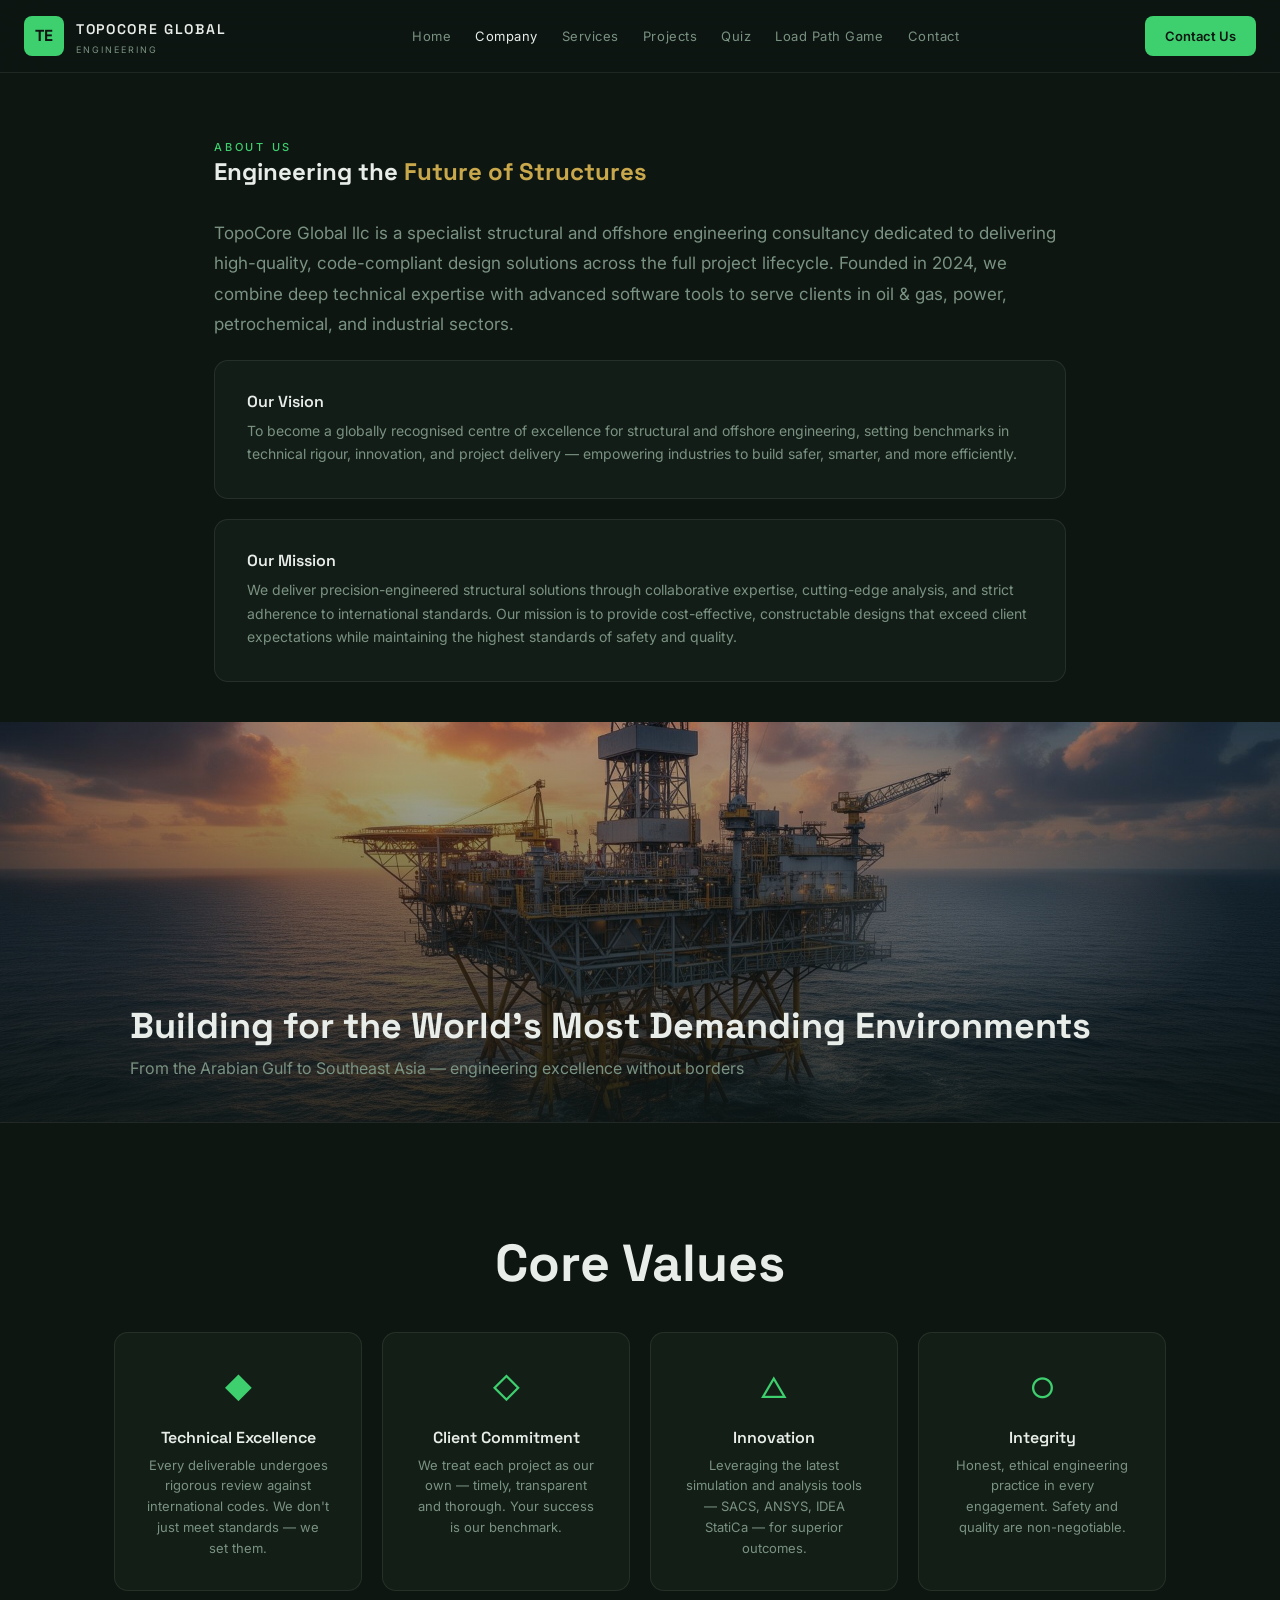
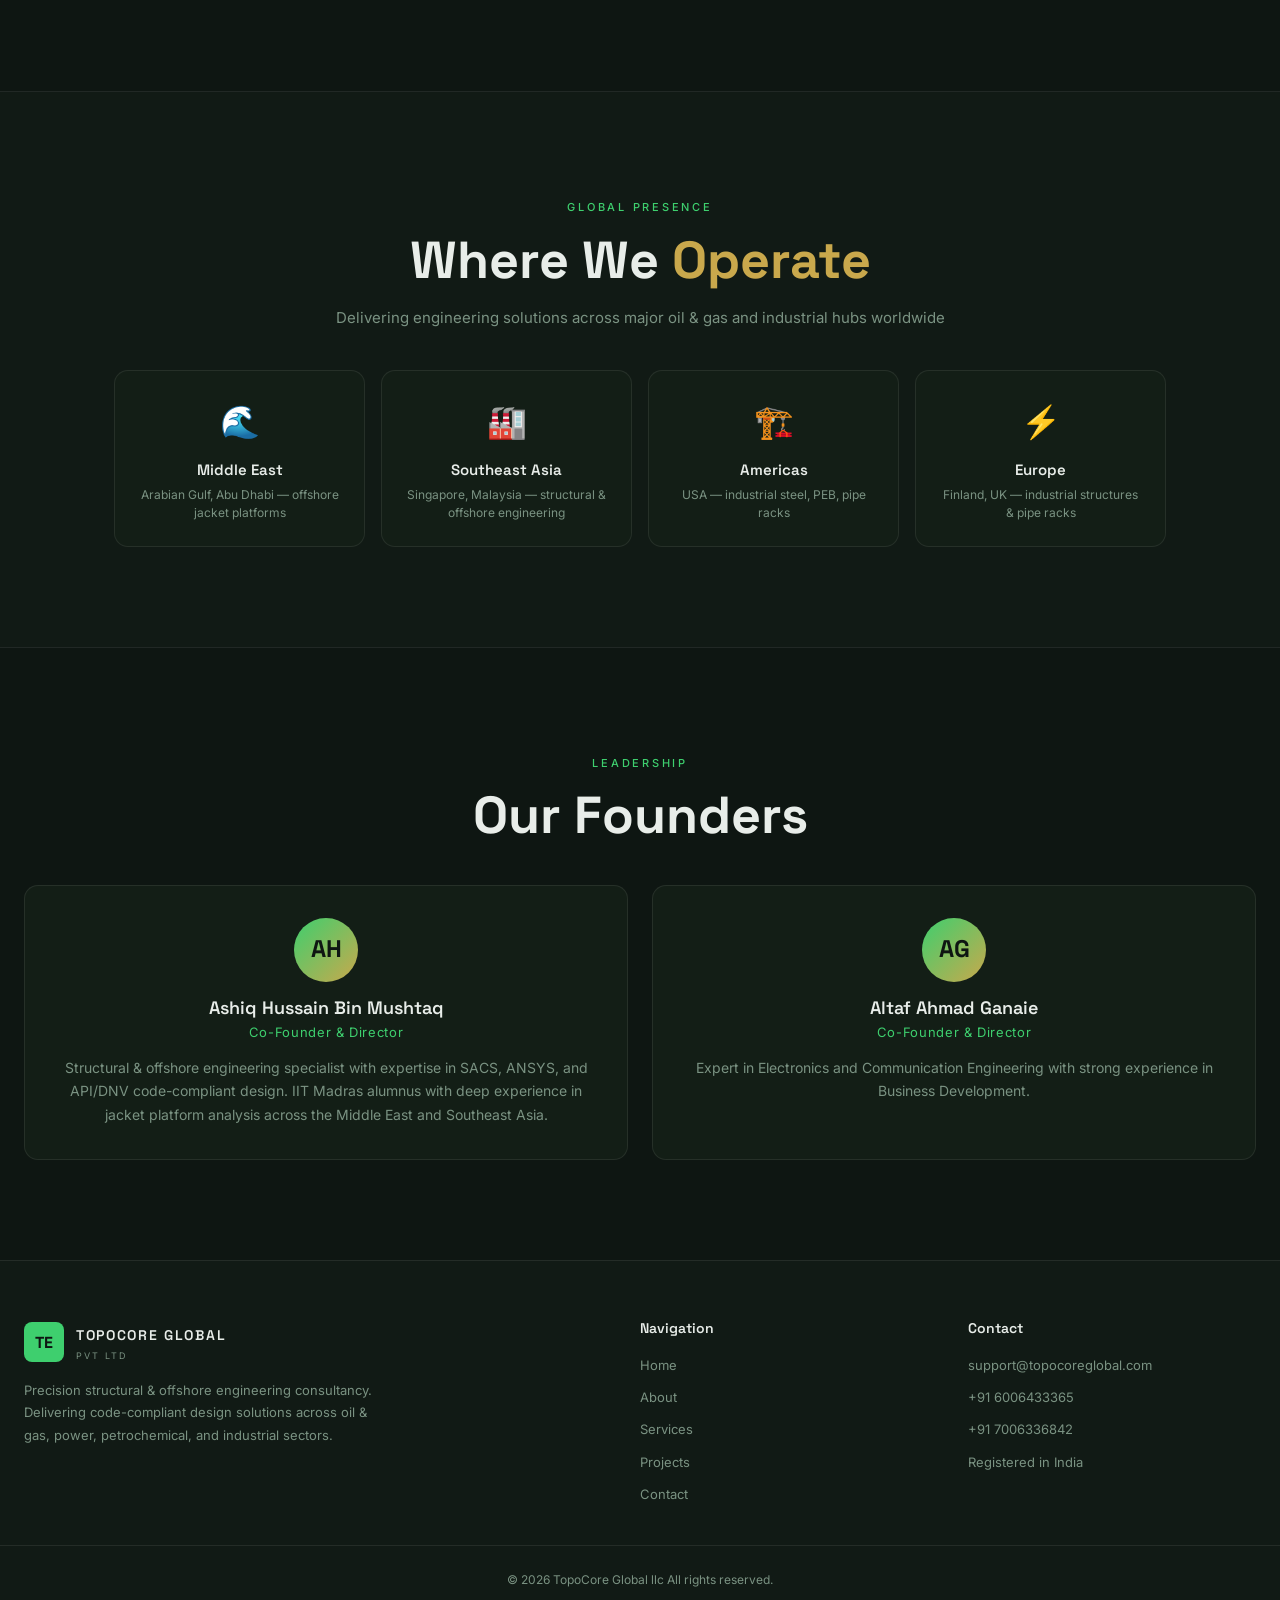
==== about.html @ 55f4e3c2 "Add files via upload" ====
<!DOCTYPE html>
<html lang="en">
<head>
<meta charset="UTF-8">
<meta name="viewport" content="width=device-width, initial-scale=1.0">
<title>About — TopoCore Global</title>
<meta name="description" content="Learn about TopoCore Global's mission, values, and the team behind world-class structural & offshore design.">
<link rel="stylesheet" href="assets/style.css">
</head>
<body>

<nav>
  <div class="nav-inner">
    <a href="index.html" class="logo"><div class="logo-box">TE</div><div><span class="logo-text">TOPOCORE GLOBAL</span><span class="logo-sub">Engineering</span></div></a>
    <div class="nav-links"><a href="index.html">Home</a><a href="about.html">Company</a><a href="services.html">Services</a><a href="projects.html">Projects</a><a href="quiz.html">Quiz</a><a href="game.html">Load Path Game</a><a href="contact.html">Contact</a></div>
    <a href="contact.html" class="nav-cta">Contact Us</a>
    <button class="hamburger" id="hamburger" aria-label="Menu"><span></span><span></span><span></span></button>
  </div>
  <div class="mobile-menu" id="mobile-menu"><a href="index.html">Home</a><a href="about.html">Company</a><a href="services.html">Services</a><a href="projects.html">Projects</a><a href="quiz.html">Design Quiz</a><a href="game.html">Load Path Game</a><a href="contact.html">Contact</a></div>
</nav>

<section class="page-hero">
  <div class="container-md">
    <div class="fade-up">
      <span class="section-tag">About Us</span>
      <h1>Engineering the <span class="gold">Future of Structures</span></h1>
    </div>
    <div class="fade-up" style="transition-delay:0.2s">
      <p style="margin-top:32px;color:var(--muted);font-size:17px;line-height:1.8">
        TopoCore Global llc is a specialist structural and offshore engineering consultancy dedicated to delivering high-quality, code-compliant design solutions across the full project lifecycle. Founded in 2024, we combine deep technical expertise with advanced software tools to serve clients in oil & gas, power, petrochemical, and industrial sectors.
      </p>
    </div>
    <div class="info-box fade-up" style="transition-delay:0.3s">
      <h3>Our Vision</h3>
      <p>To become a globally recognised centre of excellence for structural and offshore engineering, setting benchmarks in technical rigour, innovation, and project delivery — empowering industries to build safer, smarter, and more efficiently.</p>
    </div>
    <div class="info-box fade-up" style="transition-delay:0.4s">
      <h3>Our Mission</h3>
      <p>We deliver precision-engineered structural solutions through collaborative expertise, cutting-edge analysis, and strict adherence to international standards. Our mission is to provide cost-effective, constructable designs that exceed client expectations while maintaining the highest standards of safety and quality.</p>
    </div>
  </div>
</section>

<div class="img-banner cloud-img-wrap">
  <img src="assets/hero-offshore.jpg" alt="Offshore Platform" loading="lazy">
  <div class="img-banner-overlay"></div>
  <div class="img-banner-text">
    <h2>Building for the World's Most Demanding Environments</h2>
    <p>From the Arabian Gulf to Southeast Asia — engineering excellence without borders</p>
  </div>
</div>

<hr class="divider">

<section class="section">
  <div class="container-lg">
    <div class="fade-up" style="text-align:center">
      <h2 class="section-title">Core Values</h2>
    </div>
    <div class="values-grid">
      <div class="value-card fade-up" style="transition-delay:0.1s"><div class="value-icon">◆</div><h3 class="value-title">Technical Excellence</h3><p class="value-desc">Every deliverable undergoes rigorous review against international codes. We don't just meet standards — we set them.</p></div>
      <div class="value-card fade-up" style="transition-delay:0.2s"><div class="value-icon">◇</div><h3 class="value-title">Client Commitment</h3><p class="value-desc">We treat each project as our own — timely, transparent and thorough. Your success is our benchmark.</p></div>
      <div class="value-card fade-up" style="transition-delay:0.3s"><div class="value-icon">△</div><h3 class="value-title">Innovation</h3><p class="value-desc">Leveraging the latest simulation and analysis tools — SACS, ANSYS, IDEA StatiCa — for superior outcomes.</p></div>
      <div class="value-card fade-up" style="transition-delay:0.4s"><div class="value-icon">○</div><h3 class="value-title">Integrity</h3><p class="value-desc">Honest, ethical engineering practice in every engagement. Safety and quality are non-negotiable.</p></div>
    </div>
  </div>
</section>

<hr class="divider">

<section class="section" style="background:var(--bg2)">
  <div class="container-lg">
    <div class="fade-up" style="text-align:center">
      <span class="section-tag">Global Presence</span>
      <h2 class="section-title">Where We <span class="gold">Operate</span></h2>
      <p style="color:var(--muted);font-size:15px;margin-top:16px">Delivering engineering solutions across major oil & gas and industrial hubs worldwide</p>
    </div>
    <div class="flow-grid" style="margin-top:40px">
      <div class="flow-card fade-up" style="transition-delay:0.1s"><div class="flow-icon">🌊</div><h4>Middle East</h4><p>Arabian Gulf, Abu Dhabi — offshore jacket platforms</p></div>
      <div class="flow-card fade-up" style="transition-delay:0.2s"><div class="flow-icon">🏭</div><h4>Southeast Asia</h4><p>Singapore, Malaysia — structural & offshore engineering</p></div>
      <div class="flow-card fade-up" style="transition-delay:0.3s"><div class="flow-icon">🏗️</div><h4>Americas</h4><p>USA — industrial steel, PEB, pipe racks</p></div>
      <div class="flow-card fade-up" style="transition-delay:0.4s"><div class="flow-icon">⚡</div><h4>Europe</h4><p>Finland, UK — industrial structures & pipe racks</p></div>
    </div>
  </div>
</section>

<hr class="divider">

<section class="section">
  <div class="container">
    <div class="fade-up" style="text-align:center">
      <span class="section-tag">Leadership</span>
      <h2 class="section-title">Our Founders</h2>
    </div>
    <div class="founders-grid">
      <div class="founder-card fade-up" style="transition-delay:0.1s">
        <div class="founder-icon">AH</div>
        <h3 class="founder-name">Ashiq Hussain Bin Mushtaq</h3>
        <p class="founder-role">Co-Founder & Director</p>
        <p class="founder-bio">Structural & offshore engineering specialist with expertise in SACS, ANSYS, and API/DNV code-compliant design. IIT Madras alumnus with deep experience in jacket platform analysis across the Middle East and Southeast Asia.</p>
      </div>
      <div class="founder-card fade-up" style="transition-delay:0.2s">
        <div class="founder-icon">AG</div>
        <h3 class="founder-name">Altaf Ahmad Ganaie</h3>
        <p class="founder-role">Co-Founder & Director</p>
        <p class="founder-bio">Expert in Electronics and Communication Engineering with strong experience in Business Development.</p>
      </div>
    </div>
  </div>
</section>

<footer>
  <div class="footer-grid">
    <div class="footer-brand"><div class="logo"><div class="logo-box">TE</div><div><span class="logo-text">TOPOCORE GLOBAL</span><span class="logo-sub">Pvt Ltd</span></div></div><p>Precision structural & offshore engineering consultancy. Delivering code-compliant design solutions across oil & gas, power, petrochemical, and industrial sectors.</p></div>
    <div class="footer-col"><h4>Navigation</h4><a href="index.html">Home</a><a href="about.html">About</a><a href="services.html">Services</a><a href="projects.html">Projects</a><a href="contact.html">Contact</a></div>
    <div class="footer-col"><h4>Contact</h4><span>support@topocoreglobal.com</span><span>+91 6006433365</span><span>+91 7006336842</span><span>Registered in India</span></div>
  </div>
  <div class="footer-bottom">© 2026 TopoCore Global llc All rights reserved.</div>
</footer>
<script src="assets/main.js"></script>
</body>
</html>
---- assets/style.css ----
@import url('https://fonts.googleapis.com/css2?family=Space+Grotesk:wght@300;400;500;600;700&family=Inter:wght@300;400;500;600&display=swap');

*,*::before,*::after{box-sizing:border-box;margin:0;padding:0}
:root{
  --bg:#0e1612;--bg2:#111a15;--bg3:#162019;
  --card:#131e16;--border:rgba(255,255,255,0.08);--border2:rgba(255,255,255,0.15);
  --primary:#3ecf6e;--primary2:#2db85a;--gold:#c9a84c;
  --fg:#e8ede9;--muted:#7a9282;--surf:#b0c4b8;
  --nav-height:72px;
}
html{scroll-behavior:smooth}
body{background:var(--bg);color:var(--fg);font-family:'Inter',sans-serif;font-size:16px;line-height:1.7;min-height:100vh;overflow-x:hidden}
h1,h2,h3,h4{font-family:'Space Grotesk',sans-serif;line-height:1.1}
a{text-decoration:none;color:inherit}
img{max-width:100%;display:block}

/* NAV */
nav{position:fixed;top:0;left:0;right:0;z-index:100;background:rgba(14,22,18,0.85);backdrop-filter:blur(20px);border-bottom:1px solid var(--border)}
.nav-inner{max-width:1280px;margin:0 auto;padding:0 24px;height:var(--nav-height);display:flex;align-items:center;justify-content:space-between}
.logo{display:flex;align-items:center;gap:12px}
.logo-box{width:40px;height:40px;border-radius:8px;background:var(--primary);display:flex;align-items:center;justify-content:center;font-family:'Space Grotesk',sans-serif;font-weight:700;font-size:16px;color:#0e1612}
.logo-text{font-family:'Space Grotesk',sans-serif;font-weight:600;font-size:14px;letter-spacing:0.12em;color:var(--fg)}
.logo-sub{display:block;font-size:9px;letter-spacing:0.22em;text-transform:uppercase;color:var(--muted)}
.nav-links{display:flex;gap:24px;align-items:center}
.nav-links a{font-size:13px;letter-spacing:0.04em;color:var(--muted);transition:color 0.2s}
.nav-links a:hover,.nav-links a.active{color:var(--fg)}
.nav-cta{height:40px;padding:0 20px;border-radius:8px;background:var(--primary);color:#0e1612;font-weight:600;font-size:13px;display:inline-flex;align-items:center;transition:opacity 0.2s;white-space:nowrap}
.nav-cta:hover{opacity:0.85}
.hamburger{display:none;flex-direction:column;gap:5px;padding:8px;cursor:pointer;background:none;border:none}
.hamburger span{display:block;width:24px;height:2px;background:var(--fg);transition:all 0.3s;border-radius:2px}
.hamburger.active span:nth-child(1){transform:rotate(45deg) translate(5px,5px)}
.hamburger.active span:nth-child(2){opacity:0}
.hamburger.active span:nth-child(3){transform:rotate(-45deg) translate(5px,-5px)}
.mobile-menu{display:none;background:rgba(14,22,18,0.97);border-top:1px solid var(--border);padding:20px 24px;flex-direction:column;gap:16px;position:fixed;top:var(--nav-height);left:0;right:0;z-index:99}
.mobile-menu a{font-size:15px;color:var(--muted);padding:8px 0;border-bottom:1px solid var(--border);transition:color 0.2s}
.mobile-menu a:last-child{border-bottom:none}
.mobile-menu a:hover{color:var(--primary)}
.mobile-menu.open{display:flex}

/* ========== HERO — FIXED FOR ALL RESOLUTIONS ========== */
.hero{position:relative;min-height:100vh;min-height:100dvh;display:flex;align-items:center;padding-top:calc(var(--nav-height) + 40px);padding-bottom:80px;overflow:hidden}
.hero-bg{position:absolute;inset:0;background:linear-gradient(135deg,#0a1a10 0%,#0e1f15 50%,#091510 100%)}
.hero-bg-image{position:absolute;inset:0;background:url('hero-offshore.jpg') center/cover no-repeat;opacity:0.25;animation:heroZoom 30s ease-in-out infinite alternate}
@keyframes heroZoom{0%{transform:scale(1)}100%{transform:scale(1.1)}}
.hero-pattern{position:absolute;inset:0;opacity:0.03;background-image:repeating-linear-gradient(0deg,transparent,transparent 60px,rgba(255,255,255,0.5) 60px,rgba(255,255,255,0.5) 61px),repeating-linear-gradient(90deg,transparent,transparent 60px,rgba(255,255,255,0.5) 60px,rgba(255,255,255,0.5) 61px)}
.hero-glow{position:absolute;top:20%;left:10%;width:600px;height:600px;background:radial-gradient(circle,rgba(62,207,110,0.08) 0%,transparent 70%);pointer-events:none;animation:glowPulse 6s ease-in-out infinite alternate}
.hero-glow-2{position:absolute;bottom:10%;right:5%;width:500px;height:500px;background:radial-gradient(circle,rgba(201,168,76,0.06) 0%,transparent 70%);pointer-events:none;animation:glowPulse 8s ease-in-out infinite alternate-reverse}
@keyframes glowPulse{0%{opacity:0.5;transform:scale(1)}100%{opacity:1;transform:scale(1.2)}}
#particles-canvas{position:absolute;inset:0;z-index:1;pointer-events:none}
.hero-content{position:relative;z-index:2;max-width:1280px;margin:0 auto;padding:0 24px;width:100%}
.hero h1{font-size:clamp(32px,6vw,88px);font-weight:700;letter-spacing:-0.03em;max-width:900px;line-height:1.08}
.hero h1 .accent{color:var(--primary);background:linear-gradient(135deg,var(--primary),var(--gold));-webkit-background-clip:text;-webkit-text-fill-color:transparent;background-clip:text}
.hero-sub{color:var(--muted);font-size:clamp(14px,2.5vw,18px);margin-top:24px;max-width:600px;line-height:1.7}
.hero-btns{display:flex;gap:16px;margin-top:40px;flex-wrap:wrap}
.btn-primary{height:56px;padding:0 32px;border-radius:10px;background:var(--primary);color:#0e1612;font-weight:700;font-size:14px;letter-spacing:0.03em;display:inline-flex;align-items:center;justify-content:center;transition:all 0.3s;position:relative;overflow:hidden;border:none;cursor:pointer;text-decoration:none}
.btn-primary::after{content:'';position:absolute;inset:0;background:linear-gradient(90deg,transparent,rgba(255,255,255,0.2),transparent);transform:translateX(-100%);transition:transform 0.6s}
.btn-primary:hover::after{transform:translateX(100%)}
.btn-primary:hover{box-shadow:0 0 30px rgba(62,207,110,0.3)}
.btn-outline{height:56px;padding:0 32px;border-radius:10px;border:1px solid var(--border2);color:var(--fg);font-weight:600;font-size:14px;display:inline-flex;align-items:center;justify-content:center;gap:8px;transition:all 0.3s;background:transparent;text-decoration:none}
.btn-outline:hover{background:rgba(255,255,255,0.05);border-color:var(--primary)}
.scroll-indicator{position:absolute;bottom:40px;left:50%;transform:translateX(-50%);z-index:2;display:flex;flex-direction:column;align-items:center;gap:8px}
.scroll-dot{width:24px;height:40px;border:2px solid rgba(255,255,255,0.2);border-radius:12px;display:flex;justify-content:center;padding-top:8px}
.scroll-dot::after{content:'';width:4px;height:8px;background:rgba(255,255,255,0.3);border-radius:2px;animation:scrollBounce 2s infinite}
@keyframes scrollBounce{0%,100%{transform:translateY(0);opacity:1}50%{transform:translateY(8px);opacity:0.3}}

/* HERO BADGE */
.hero-badge{display:inline-flex;align-items:center;gap:8px;padding:8px 16px;border-radius:100px;background:rgba(62,207,110,0.1);border:1px solid rgba(62,207,110,0.2);margin-bottom:24px;font-size:12px;color:var(--primary);letter-spacing:0.1em;text-transform:uppercase;font-weight:500}
.hero-badge .pulse{width:8px;height:8px;border-radius:50%;background:var(--primary);animation:badgePulse 2s infinite}
@keyframes badgePulse{0%,100%{opacity:1;transform:scale(1)}50%{opacity:0.5;transform:scale(1.3)}}

/* CLOUD OVERLAY */
.cloud-img-wrap{position:relative;overflow:hidden}
.cloud-img-wrap::after{content:'';position:absolute;inset:0;background:url("data:image/svg+xml,%3Csvg xmlns='http://www.w3.org/2000/svg' viewBox='0 0 1200 600'%3E%3Cdefs%3E%3CradialGradient id='c1' cx='30%25' cy='50%25' r='40%25'%3E%3Cstop offset='0' stop-color='white' stop-opacity='0.18'/%3E%3Cstop offset='1' stop-color='white' stop-opacity='0'/%3E%3C/radialGradient%3E%3CradialGradient id='c2' cx='70%25' cy='40%25' r='35%25'%3E%3Cstop offset='0' stop-color='white' stop-opacity='0.12'/%3E%3Cstop offset='1' stop-color='white' stop-opacity='0'/%3E%3C/radialGradient%3E%3C/defs%3E%3Cellipse fill='url(%23c1)' cx='360' cy='300' rx='480' ry='200'/%3E%3Cellipse fill='url(%23c2)' cx='840' cy='240' rx='400' ry='180'/%3E%3C/svg%3E") repeat-x;background-size:200% 100%;animation:cloudDrift 20s linear infinite;pointer-events:none;z-index:2;opacity:0.7}
@keyframes cloudDrift{0%{background-position:0 0}100%{background-position:200% 0}}

/* STATS */
.stats{padding:80px 0;border-top:1px solid var(--border);border-bottom:1px solid var(--border);position:relative}
.stats::before{content:'';position:absolute;inset:0;background:linear-gradient(90deg,transparent,rgba(62,207,110,0.03),transparent);pointer-events:none}
.stats-grid{max-width:1280px;margin:0 auto;padding:0 24px;display:grid;grid-template-columns:repeat(4,1fr);gap:32px}
.stat-item{text-align:center;position:relative}
.stat-item::after{content:'';position:absolute;right:0;top:20%;height:60%;width:1px;background:var(--border)}
.stat-item:last-child::after{display:none}
.stat-num{font-family:'Space Grotesk',sans-serif;font-size:clamp(36px,5vw,56px);font-weight:700;color:var(--primary)}
.stat-label{color:var(--muted);font-size:13px;letter-spacing:0.05em;margin-top:8px}

/* SECTIONS */
.section{padding:100px 0}
.container{max-width:1280px;margin:0 auto;padding:0 24px}
.container-md{max-width:900px;margin:0 auto;padding:0 24px}
.container-lg{max-width:1100px;margin:0 auto;padding:0 24px}
.section-tag{color:var(--primary);font-size:11px;letter-spacing:0.25em;text-transform:uppercase;font-weight:500}
.section-title{font-size:clamp(28px,5vw,52px);font-weight:700;margin-top:12px;color:var(--fg)}
.section-title .gold{color:var(--gold)}
.gold{color:var(--gold)}
.gold-line{width:60px;height:2px;background:linear-gradient(90deg,var(--gold),transparent);margin-top:16px}

/* CARDS */
.card{background:var(--card);border:1px solid var(--border);border-radius:14px;overflow:hidden;transition:border-color 0.3s}
.card:hover{border-color:rgba(62,207,110,0.3)}
.card-body{padding:24px}

/* SERVICE GRID */
.services-grid{display:grid;grid-template-columns:repeat(2,1fr);gap:20px;margin-top:56px}
.service-card{position:relative;border-radius:14px;overflow:hidden;border:1px solid var(--border);transition:all 0.4s;background:var(--card)}
.service-card:hover{border-color:rgba(62,207,110,0.35);transform:translateY(-4px);box-shadow:0 20px 60px rgba(0,0,0,0.3)}
.service-img{aspect-ratio:16/9;overflow:hidden}
.service-img img{width:100%;height:100%;object-fit:cover;transition:transform 0.6s}
.service-card:hover .service-img img{transform:scale(1.05)}
.service-overlay{position:absolute;inset:0;background:linear-gradient(0deg,rgba(14,22,18,0.97) 0%,rgba(14,22,18,0.35) 50%,transparent 70%);pointer-events:none}
.service-info{position:absolute;bottom:0;left:0;right:0;padding:24px}
.service-code{color:rgba(62,207,110,0.7);font-size:10px;letter-spacing:0.2em;text-transform:uppercase}
.service-name{font-family:'Space Grotesk',sans-serif;font-size:18px;font-weight:600;color:var(--fg);margin-top:4px}
.service-desc{color:var(--muted);font-size:13px;margin-top:6px;line-height:1.5}

/* PROCEDURE */
.procedure-section{padding:100px 0;background:var(--bg2)}
.procedure-timeline{position:relative;margin-top:60px}
.procedure-timeline::before{content:'';position:absolute;left:50%;top:0;bottom:0;width:2px;background:linear-gradient(180deg,var(--primary),var(--gold),var(--primary));transform:translateX(-50%)}
.procedure-item{display:flex;gap:40px;align-items:flex-start;margin-bottom:60px;position:relative}
.procedure-item:nth-child(even){flex-direction:row-reverse}
.procedure-item::before{content:attr(data-step);position:absolute;left:50%;transform:translateX(-50%);width:48px;height:48px;border-radius:50%;background:var(--bg);border:2px solid var(--primary);display:flex;align-items:center;justify-content:center;font-family:'Space Grotesk',sans-serif;font-weight:700;font-size:14px;color:var(--primary);z-index:2}
.procedure-content{flex:1;max-width:45%}
.procedure-content h3{font-family:'Space Grotesk',sans-serif;font-size:20px;font-weight:600;color:var(--fg)}
.procedure-content p{color:var(--muted);font-size:14px;margin-top:12px;line-height:1.7}
.proc-tags{display:flex;gap:8px;flex-wrap:wrap;margin-top:16px}
.proc-tag{padding:4px 12px;border-radius:6px;background:rgba(62,207,110,0.1);color:var(--primary);font-size:11px;letter-spacing:0.08em}
.procedure-image{flex:1;max-width:45%;border-radius:14px;overflow:hidden;border:1px solid var(--border)}
.procedure-image img{width:100%;height:100%;object-fit:cover}

/* PAGE HERO — FIXED */
.page-hero{padding-top:calc(var(--nav-height) + 60px);padding-bottom:60px;background:var(--bg)}

/* IMAGE BANNER */
.img-banner{position:relative;height:400px;overflow:hidden}
.img-banner img{width:100%;height:100%;object-fit:cover}
.img-banner-overlay{position:absolute;inset:0;background:linear-gradient(0deg,rgba(14,22,18,0.85),rgba(14,22,18,0.3))}
.img-banner-text{position:absolute;bottom:0;left:0;right:0;padding:40px;max-width:1100px;margin:0 auto;z-index:3}
.img-banner-text h2{font-family:'Space Grotesk',sans-serif;font-size:clamp(24px,4vw,36px);font-weight:700;color:var(--fg)}
.img-banner-text p{color:var(--muted);font-size:16px;margin-top:8px}

/* VALUES */
.values-grid{display:grid;grid-template-columns:repeat(4,1fr);gap:20px;margin-top:40px}
.value-card{padding:32px;border-radius:14px;background:var(--card);border:1px solid var(--border);transition:all 0.4s;text-align:center}
.value-card:hover{border-color:rgba(62,207,110,0.3);transform:translateY(-4px)}
.value-icon{font-size:28px;color:var(--primary);margin-bottom:16px}
.value-title{font-family:'Space Grotesk',sans-serif;font-size:16px;font-weight:600;color:var(--fg);margin-top:12px}
.value-desc{color:var(--muted);font-size:13px;margin-top:8px;line-height:1.6}

/* FOUNDERS — NO PHOTOS */
.founders-grid{display:grid;grid-template-columns:repeat(2,1fr);gap:24px;margin-top:40px}
.founder-card{padding:32px;border-radius:14px;background:var(--card);border:1px solid var(--border);transition:all 0.3s;text-align:center}
.founder-card:hover{border-color:rgba(201,168,76,0.3);transform:translateY(-4px)}
.founder-icon{width:64px;height:64px;border-radius:50%;background:linear-gradient(135deg,var(--primary),var(--gold));display:flex;align-items:center;justify-content:center;margin:0 auto 16px;font-family:'Space Grotesk',sans-serif;font-size:24px;font-weight:700;color:#0e1612}
.founder-name{font-family:'Space Grotesk',sans-serif;font-size:18px;font-weight:600;color:var(--fg)}
.founder-role{color:var(--primary);font-size:13px;margin-top:4px;letter-spacing:0.05em}
.founder-bio{color:var(--muted);font-size:14px;margin-top:12px;line-height:1.7}

/* FLOW GRID */
.flow-grid{display:grid;grid-template-columns:repeat(4,1fr);gap:16px}
.flow-card{padding:24px;border-radius:14px;background:var(--card);border:1px solid var(--border);text-align:center;transition:all 0.3s}
.flow-card:hover{border-color:rgba(62,207,110,0.3);transform:translateY(-4px)}
.flow-icon{font-size:32px;margin-bottom:12px}
.flow-card h4{font-family:'Space Grotesk',sans-serif;font-size:15px;font-weight:600;color:var(--fg)}
.flow-card p{color:var(--muted);font-size:12px;margin-top:8px;line-height:1.5}

/* INFO BOX */
.info-box{padding:32px;border-radius:14px;background:rgba(22,32,25,0.8);border:1px solid var(--border);margin-top:20px;transition:border-color 0.3s}
.info-box:hover{border-color:rgba(201,168,76,0.3)}
.info-box h3{font-family:'Space Grotesk',sans-serif;font-size:16px;font-weight:600;color:var(--fg)}
.info-box p{color:var(--muted);font-size:14px;margin-top:8px;line-height:1.7}

/* SERVICE DETAIL */
.service-detail{padding:32px;border-radius:14px;background:var(--card);border:1px solid var(--border);margin-bottom:20px;transition:all 0.3s}
.service-detail:hover{border-color:rgba(62,207,110,0.2);transform:translateX(8px)}
.service-num{color:rgba(62,207,110,0.3);font-family:'Space Grotesk',sans-serif;font-size:42px;font-weight:700;line-height:1;flex-shrink:0}
.service-detail h3{font-family:'Space Grotesk',sans-serif;font-size:18px;font-weight:600;color:var(--fg)}
.service-detail .sub{color:var(--muted);font-size:13px;margin-top:2px}
.service-items{list-style:none;margin-top:16px;display:flex;flex-direction:column;gap:6px}
.service-items li{color:var(--surf);font-size:13px;display:flex;gap:8px;align-items:flex-start}
.service-items li::before{content:'●';color:var(--primary);font-size:7px;margin-top:6px;flex-shrink:0}
.service-codes{color:rgba(62,207,110,0.6);font-size:11px;letter-spacing:0.15em;text-transform:uppercase;margin-top:16px}
.service-img-section{display:grid;grid-template-columns:1fr 1fr;gap:24px;margin-top:40px;margin-bottom:40px}
.service-img-card{border-radius:14px;overflow:hidden;border:1px solid var(--border);position:relative;aspect-ratio:16/10}
.service-img-card img{width:100%;height:100%;object-fit:cover;transition:transform 0.6s}
.service-img-card:hover img{transform:scale(1.05)}
.service-img-label{position:absolute;bottom:0;left:0;right:0;padding:16px;background:linear-gradient(0deg,rgba(14,22,18,0.95),transparent);z-index:3}
.service-img-label span{font-family:'Space Grotesk',sans-serif;font-size:14px;font-weight:600;color:var(--fg)}

.offshore-grid{display:grid;grid-template-columns:repeat(4,1fr);gap:16px;margin-top:40px}
.offshore-phase{padding:20px;border-radius:12px;background:rgba(22,32,25,0.8);border:1px solid var(--border);transition:all 0.4s;cursor:pointer}
.offshore-phase:hover{border-color:rgba(62,207,110,0.3);transform:translateY(-4px)}
.offshore-phase h4{font-family:'Space Grotesk',sans-serif;font-size:14px;font-weight:600;color:var(--fg);transition:color 0.2s}
.offshore-phase:hover h4{color:var(--primary)}
.offshore-phase p{color:var(--muted);font-size:12px;margin-top:8px;line-height:1.5}

/* PROJECTS */
.projects-grid{display:grid;grid-template-columns:repeat(3,1fr);gap:20px;margin-top:40px}
.project-card{border-radius:14px;overflow:hidden;background:var(--card);border:1px solid var(--border);transition:all 0.4s}
.project-card:hover{border-color:rgba(62,207,110,0.3);transform:translateY(-4px);box-shadow:0 16px 40px rgba(0,0,0,0.2)}
.project-card .img-wrap{aspect-ratio:16/9;overflow:hidden;position:relative}
.project-card .img-wrap img{width:100%;height:100%;object-fit:cover;transition:transform 0.6s}
.project-card:hover .img-wrap img{transform:scale(1.05)}
.project-info{padding:20px}
.project-type{color:var(--primary);font-size:10px;letter-spacing:0.2em;text-transform:uppercase}
.project-name{font-family:'Space Grotesk',sans-serif;font-size:15px;font-weight:600;color:var(--fg);margin-top:4px}
.project-loc{color:var(--muted);font-size:12px;margin-top:2px}
.project-desc{color:var(--surf);font-size:13px;margin-top:10px;line-height:1.6}
.onshore-list{display:grid;grid-template-columns:repeat(2,1fr);gap:16px;margin-top:40px}
.onshore-card{display:flex;gap:16px;padding:20px;border-radius:14px;background:var(--card);border:1px solid var(--border);transition:all 0.3s}
.onshore-card:hover{border-color:rgba(62,207,110,0.2);transform:translateX(6px)}
.onshore-thumb{width:88px;height:88px;flex-shrink:0;border-radius:10px;overflow:hidden}
.onshore-thumb img{width:100%;height:100%;object-fit:cover}
.onshore-code{color:var(--primary);font-size:10px;letter-spacing:0.15em;text-transform:uppercase}
.onshore-name{font-family:'Space Grotesk',sans-serif;font-size:14px;font-weight:600;color:var(--fg);margin-top:4px}
.onshore-loc{color:var(--muted);font-size:12px}
.onshore-desc{color:var(--surf);font-size:13px;margin-top:8px;line-height:1.5}

/* CONTACT */
.contact-grid{display:grid;grid-template-columns:1fr 1fr;gap:32px;margin-top:56px}
.contact-cards{display:flex;flex-direction:column;gap:16px}
.contact-card{padding:24px;border-radius:14px;background:var(--card);border:1px solid var(--border);transition:all 0.3s}
.contact-card:hover{border-color:rgba(62,207,110,0.2);transform:translateY(-2px)}
.contact-card h3{font-family:'Space Grotesk',sans-serif;font-size:15px;font-weight:600;color:var(--fg)}
.contact-card a,.contact-card p{color:var(--surf);font-size:14px;margin-top:6px;display:block}
.contact-card a{color:var(--primary)}
.contact-card a:hover{text-decoration:underline}
.form-box{padding:32px;border-radius:14px;background:rgba(22,32,25,0.8);border:1px solid var(--border)}
.form-box h3{font-family:'Space Grotesk',sans-serif;font-size:20px;font-weight:600;color:var(--fg);margin-bottom:24px}
.form-group{margin-bottom:16px}
.form-group label{display:block;font-size:13px;color:var(--muted);margin-bottom:6px}
.form-group input,.form-group textarea,.form-group select{width:100%;padding:10px 16px;border-radius:8px;background:var(--bg);border:1px solid var(--border);color:var(--fg);font-size:13px;font-family:'Inter',sans-serif;outline:none;transition:border-color 0.2s}
.form-group input:focus,.form-group textarea:focus,.form-group select:focus{border-color:var(--primary)}
.form-group textarea{resize:vertical;min-height:100px}
.form-group select option{background:var(--bg);color:var(--fg)}
.form-submit{width:100%;height:46px;border-radius:8px;background:var(--primary);color:#0e1612;font-weight:600;font-size:14px;border:none;cursor:pointer;transition:all 0.3s;font-family:'Inter',sans-serif}
.form-submit:hover{opacity:0.85;box-shadow:0 0 20px rgba(62,207,110,0.3)}
.form-submit:disabled{opacity:0.5;cursor:not-allowed}
.why-box{margin-top:40px;padding:32px;border-radius:14px;background:var(--card);border:1px solid var(--border);text-align:center}
.why-box h3{font-family:'Space Grotesk',sans-serif;font-size:18px;font-weight:600;color:var(--fg)}
.why-grid{display:grid;grid-template-columns:repeat(3,1fr);gap:16px;margin-top:24px}
.why-item{color:var(--muted);font-size:13px;line-height:1.6}

/* PARALLAX */
.parallax-section{position:relative;padding:120px 0;overflow:hidden}
.parallax-bg{position:absolute;inset:-20%;background-size:cover;background-position:center;opacity:0.15}
.parallax-content{position:relative;z-index:2;text-align:center;max-width:800px;margin:0 auto;padding:0 24px}
.parallax-content h2{font-family:'Space Grotesk',sans-serif;font-size:clamp(28px,4vw,44px);font-weight:700;color:var(--fg)}
.parallax-content p{color:var(--muted);font-size:16px;margin-top:16px;line-height:1.7}
.parallax-content .btn-primary{margin-top:32px}

/* MARQUEE */
.marquee-section{padding:40px 0;border-top:1px solid var(--border);border-bottom:1px solid var(--border);overflow:hidden}
.marquee-track{display:flex;gap:60px;animation:marquee 25s linear infinite;width:max-content}
.marquee-item{font-family:'Space Grotesk',sans-serif;font-size:14px;letter-spacing:0.15em;text-transform:uppercase;color:var(--muted);white-space:nowrap;display:flex;align-items:center;gap:12px}
.marquee-item .dot{width:6px;height:6px;border-radius:50%;background:var(--primary);flex-shrink:0}
@keyframes marquee{0%{transform:translateX(0)}100%{transform:translateX(-50%)}}

/* ANIMATE */
.fade-up{opacity:0;transform:translateY(30px);transition:opacity 0.7s ease,transform 0.7s ease}
.fade-up.visible{opacity:1;transform:none}
.fade-left{opacity:0;transform:translateX(-40px);transition:opacity 0.7s ease,transform 0.7s ease}
.fade-left.visible{opacity:1;transform:none}
.fade-right{opacity:0;transform:translateX(40px);transition:opacity 0.7s ease,transform 0.7s ease}
.fade-right.visible{opacity:1;transform:none}
.scale-up{opacity:0;transform:scale(0.9);transition:opacity 0.7s ease,transform 0.7s ease}
.scale-up.visible{opacity:1;transform:none}

/* DIVIDER */
.divider{border:none;border-top:1px solid var(--border);margin:0}

/* LINK */
.text-link{color:var(--primary);font-size:14px;font-weight:500;display:inline-flex;align-items:center;gap:6px;transition:gap 0.2s}
.text-link:hover{gap:10px}

/* FOOTER */
footer{background:var(--bg2);padding:60px 0 0;border-top:1px solid var(--border)}
.footer-grid{max-width:1280px;margin:0 auto;padding:0 24px;display:grid;grid-template-columns:2fr 1fr 1fr;gap:40px}
.footer-brand p{color:var(--muted);font-size:13px;margin-top:16px;line-height:1.7;max-width:350px}
.footer-col{display:flex;flex-direction:column;gap:10px}
.footer-col h4{font-family:'Space Grotesk',sans-serif;font-size:14px;font-weight:600;color:var(--fg);margin-bottom:8px}
.footer-col a,.footer-col span{color:var(--muted);font-size:13px;transition:color 0.2s}
.footer-col a:hover{color:var(--primary)}
.footer-bottom{text-align:center;padding:24px;margin-top:40px;border-top:1px solid var(--border);color:var(--muted);font-size:12px}

/* ========== QUIZ STYLES ========== */
.quiz-container{max-width:800px;margin:0 auto}
.quiz-progress{display:flex;align-items:center;gap:12px;margin-bottom:40px}
.quiz-progress-bar{flex:1;height:6px;border-radius:3px;background:var(--border);overflow:hidden}
.quiz-progress-fill{height:100%;background:linear-gradient(90deg,var(--primary),var(--gold));border-radius:3px;transition:width 0.5s ease}
.quiz-progress-text{font-size:13px;color:var(--muted);white-space:nowrap}
.quiz-question{font-family:'Space Grotesk',sans-serif;font-size:clamp(20px,3vw,28px);font-weight:600;color:var(--fg);margin-bottom:32px;line-height:1.3}
.quiz-options{display:flex;flex-direction:column;gap:12px}
.quiz-option{padding:20px 24px;border-radius:12px;background:var(--card);border:2px solid var(--border);cursor:pointer;transition:all 0.3s;font-size:15px;color:var(--surf);display:flex;align-items:center;gap:16px}
.quiz-option:hover{border-color:rgba(62,207,110,0.3);background:rgba(62,207,110,0.05)}
.quiz-option.selected{border-color:var(--primary);background:rgba(62,207,110,0.1);color:var(--fg)}
.quiz-option-letter{width:32px;height:32px;border-radius:8px;background:rgba(255,255,255,0.05);display:flex;align-items:center;justify-content:center;font-family:'Space Grotesk',sans-serif;font-weight:600;font-size:13px;color:var(--muted);flex-shrink:0;transition:all 0.3s}
.quiz-option.selected .quiz-option-letter{background:var(--primary);color:#0e1612}
.quiz-nav{display:flex;justify-content:space-between;margin-top:40px;gap:16px}
.quiz-nav .btn-primary,.quiz-nav .btn-outline{height:48px;padding:0 28px;font-size:14px}
.quiz-result{padding:40px;border-radius:14px;background:var(--card);border:1px solid var(--border)}
.quiz-result h2{font-family:'Space Grotesk',sans-serif;font-size:28px;font-weight:700;color:var(--fg);margin-bottom:24px}
.quiz-score{display:flex;align-items:center;gap:24px;margin-bottom:32px;padding:24px;border-radius:12px;background:rgba(62,207,110,0.08);border:1px solid rgba(62,207,110,0.2)}
.quiz-score-num{font-family:'Space Grotesk',sans-serif;font-size:48px;font-weight:700;color:var(--primary)}
.quiz-score-label{color:var(--muted);font-size:14px}
.quiz-score-label strong{display:block;color:var(--fg);font-size:18px;margin-bottom:4px}
.quiz-summary-item{padding:20px;border-radius:12px;background:rgba(22,32,25,0.8);border:1px solid var(--border);margin-bottom:12px}
.quiz-summary-item h4{font-family:'Space Grotesk',sans-serif;font-size:15px;font-weight:600;color:var(--fg);margin-bottom:8px}
.quiz-summary-item p{color:var(--muted);font-size:13px;line-height:1.6}
.quiz-summary-item .correct{color:var(--primary)}
.quiz-summary-item .wrong{color:#e74c3c}
.quiz-key-points{margin-top:32px;padding:24px;border-radius:12px;background:rgba(201,168,76,0.08);border:1px solid rgba(201,168,76,0.2)}
.quiz-key-points h3{font-family:'Space Grotesk',sans-serif;font-size:18px;font-weight:600;color:var(--gold);margin-bottom:16px}
.quiz-key-points ul{list-style:none;display:flex;flex-direction:column;gap:8px}
.quiz-key-points li{color:var(--surf);font-size:14px;padding-left:20px;position:relative;line-height:1.6}
.quiz-key-points li::before{content:'▸';position:absolute;left:0;color:var(--gold)}

/* ========== GAME STYLES ========== */
.game-container{max-width:900px;margin:0 auto}
.game-canvas-wrap{position:relative;border-radius:14px;overflow:hidden;border:2px solid var(--border);background:#0a120e;aspect-ratio:16/10;touch-action:none;-ms-touch-action:none;overflow:hidden}
.game-canvas-wrap canvas{width:100%;height:100%;display:block;cursor:crosshair;touch-action:none;-ms-touch-action:none}
.game-toolbar{display:flex;gap:12px;margin-top:16px;flex-wrap:wrap;align-items:center}
.game-toolbar button{height:40px;padding:0 20px;border-radius:8px;border:1px solid var(--border);background:var(--card);color:var(--fg);font-size:13px;font-weight:500;cursor:pointer;transition:all 0.3s;font-family:'Inter',sans-serif;display:inline-flex;align-items:center;gap:8px}
.game-toolbar button:hover{border-color:var(--primary);background:rgba(62,207,110,0.1)}
.game-toolbar button.active{border-color:var(--primary);background:rgba(62,207,110,0.15);color:var(--primary)}
.game-info{padding:24px;border-radius:14px;background:var(--card);border:1px solid var(--border);margin-top:24px}
.game-info h3{font-family:'Space Grotesk',sans-serif;font-size:16px;font-weight:600;color:var(--fg);margin-bottom:12px}
.game-info p{color:var(--muted);font-size:13px;line-height:1.7}
.game-legend{display:flex;gap:24px;margin-top:16px;flex-wrap:wrap}
.game-legend-item{display:flex;align-items:center;gap:8px;font-size:12px;color:var(--muted)}
.game-legend-item span{width:12px;height:12px;border-radius:3px;flex-shrink:0}
.game-result{margin-top:24px;padding:24px;border-radius:14px;border:2px solid var(--primary);background:rgba(62,207,110,0.05)}
.game-result h3{font-family:'Space Grotesk',sans-serif;color:var(--primary);font-size:18px;margin-bottom:8px}
.game-result p{color:var(--surf);font-size:14px;line-height:1.6}

/* ========== RESPONSIVE ========== */
@media(max-width:1024px){
  .nav-links{gap:16px}
  .values-grid{grid-template-columns:repeat(2,1fr)}
  .offshore-grid{grid-template-columns:repeat(2,1fr)}
  .projects-grid{grid-template-columns:repeat(2,1fr)}
  .flow-grid{grid-template-columns:repeat(2,1fr)}
}
@media(max-width:900px){
  .nav-links,.nav-cta{display:none}
  .hamburger{display:flex}
  .stats-grid{grid-template-columns:repeat(2,1fr)}
  .stat-item::after{display:none}
  .services-grid{grid-template-columns:1fr}
  .founders-grid{grid-template-columns:1fr;max-width:500px;margin-left:auto;margin-right:auto}
  .footer-grid{grid-template-columns:1fr 1fr}
  .footer-brand{grid-column:1/-1}
  .values-grid{grid-template-columns:1fr}
  .offshore-grid{grid-template-columns:repeat(2,1fr)}
  .projects-grid{grid-template-columns:1fr}
  .onshore-list{grid-template-columns:1fr}
  .contact-grid{grid-template-columns:1fr}
  .why-grid{grid-template-columns:1fr}
  .flow-grid{grid-template-columns:repeat(2,1fr)}
  .procedure-item,.procedure-item:nth-child(even){flex-direction:column;gap:24px}
  .procedure-item::before{position:relative;left:auto;transform:none;margin-bottom:-10px}
  .procedure-timeline::before{display:none}
  .procedure-content,.procedure-image{max-width:100%}
  .service-img-section{grid-template-columns:1fr}
  .img-banner{height:280px}
}
@media(max-width:600px){
  :root{--nav-height:64px}
  .nav-inner{height:64px;padding:0 16px}
  .hero{padding-top:calc(var(--nav-height) + 24px);padding-bottom:60px}
  .hero h1{font-size:clamp(28px,8vw,42px)}
  .hero-sub{font-size:14px;margin-top:16px}
  .hero-btns{flex-direction:column;margin-top:24px}
  .btn-primary,.btn-outline{width:100%;justify-content:center;height:50px;font-size:13px;padding:0 20px}
  .scroll-indicator{display:none}
  .stats{padding:48px 0}
  .stats-grid{grid-template-columns:repeat(2,1fr);gap:24px}
  .section{padding:60px 0}
  .container,.container-md,.container-lg{padding:0 16px}
  .page-hero{padding-top:calc(var(--nav-height) + 40px);padding-bottom:40px}
  .page-hero h1{font-size:clamp(24px,7vw,36px)}
  .offshore-grid{grid-template-columns:1fr}
  .footer-grid{grid-template-columns:1fr}
  .footer-brand{grid-column:auto}
  .mobile-menu{padding:16px}
  .mobile-menu a{font-size:14px;padding:12px 0}
  .img-banner{height:200px}
  .img-banner-text{padding:20px 16px}
  .img-banner-text h2{font-size:18px}
  .service-detail{padding:20px}
  .service-num{font-size:28px}
  .game-canvas-wrap{aspect-ratio:4/3}
  .quiz-option{padding:16px;font-size:14px}
  .quiz-score{flex-direction:column;text-align:center}
  .game-toolbar{justify-content:center}
  .game-toolbar button{height:36px;padding:0 14px;font-size:12px}
}
@media(max-width:380px){
  .hero h1{font-size:26px}
  .logo-text{font-size:12px}
  .stats-grid{gap:16px}
  .stat-num{font-size:28px}
}


/* ========== ADDITIONAL FIXES ========== */
/* Prevent body scroll when drawing on game canvas */
body.game-drawing{overflow:hidden}

/* Ensure game canvas wrapper has explicit min-height as fallback */
.game-canvas-wrap{min-height:200px}

/* Fix nav overlapping with content */
.page-hero{padding-top:calc(var(--nav-height) + 60px);padding-bottom:40px}

/* Fix mobile menu z-index and overlay */
.mobile-menu{z-index:99;max-height:calc(100vh - var(--nav-height));overflow-y:auto}

/* Prevent toolbar buttons from overlapping on small screens */
@media(max-width:480px){
  .game-toolbar{gap:8px}
  .game-toolbar button{height:34px;padding:0 10px;font-size:11px;flex:0 0 auto}
  .game-canvas-wrap{aspect-ratio:1/1}
  .hero h1{font-size:24px}
  .hero-sub{font-size:13px}
  .hero-btns{gap:10px}
  .btn-primary,.btn-outline{height:48px;padding:0 20px;font-size:13px;width:100%;justify-content:center}
  .section{padding:48px 0}
  .container,.container-md,.container-lg{padding:0 12px}
  .stats-grid{grid-template-columns:1fr 1fr;gap:16px}
  .stat-num{font-size:28px}
  .section-title{font-size:clamp(22px,6vw,36px)}
  .footer-grid{grid-template-columns:1fr;gap:24px}
  .footer-bottom{font-size:11px}
  .services-grid{grid-template-columns:1fr}
  .founders-grid{grid-template-columns:1fr}
  .game-legend{gap:12px}
  .game-legend-item{font-size:11px}
  .game-info{padding:16px}
  .game-info h3{font-size:14px}
  .game-info p{font-size:12px}
}

/* Fix overlapping elements on tablets */
@media(max-width:768px){
  .service-card{min-height:auto}
  .service-info{position:relative}
  .service-overlay{display:none}
  .service-img img{height:180px;object-fit:cover}
  .procedure-item{gap:20px}
  .procedure-content{flex:1;min-width:0}
  .procedure-image{flex:1;min-width:0}
  .procedure-image img{border-radius:12px}
  .contact-grid{gap:24px}
  .offshore-grid{grid-template-columns:1fr 1fr;gap:12px}
  .offshore-phase{padding:16px}
  .offshore-phase h4{font-size:14px}
  .offshore-phase p{font-size:12px}
}

/* Ensure proper stacking - no z-index conflicts */
nav{z-index:1000}
.mobile-menu{z-index:999}
.hero{z-index:1}
.hero-content{z-index:10}
footer{position:relative;z-index:1}
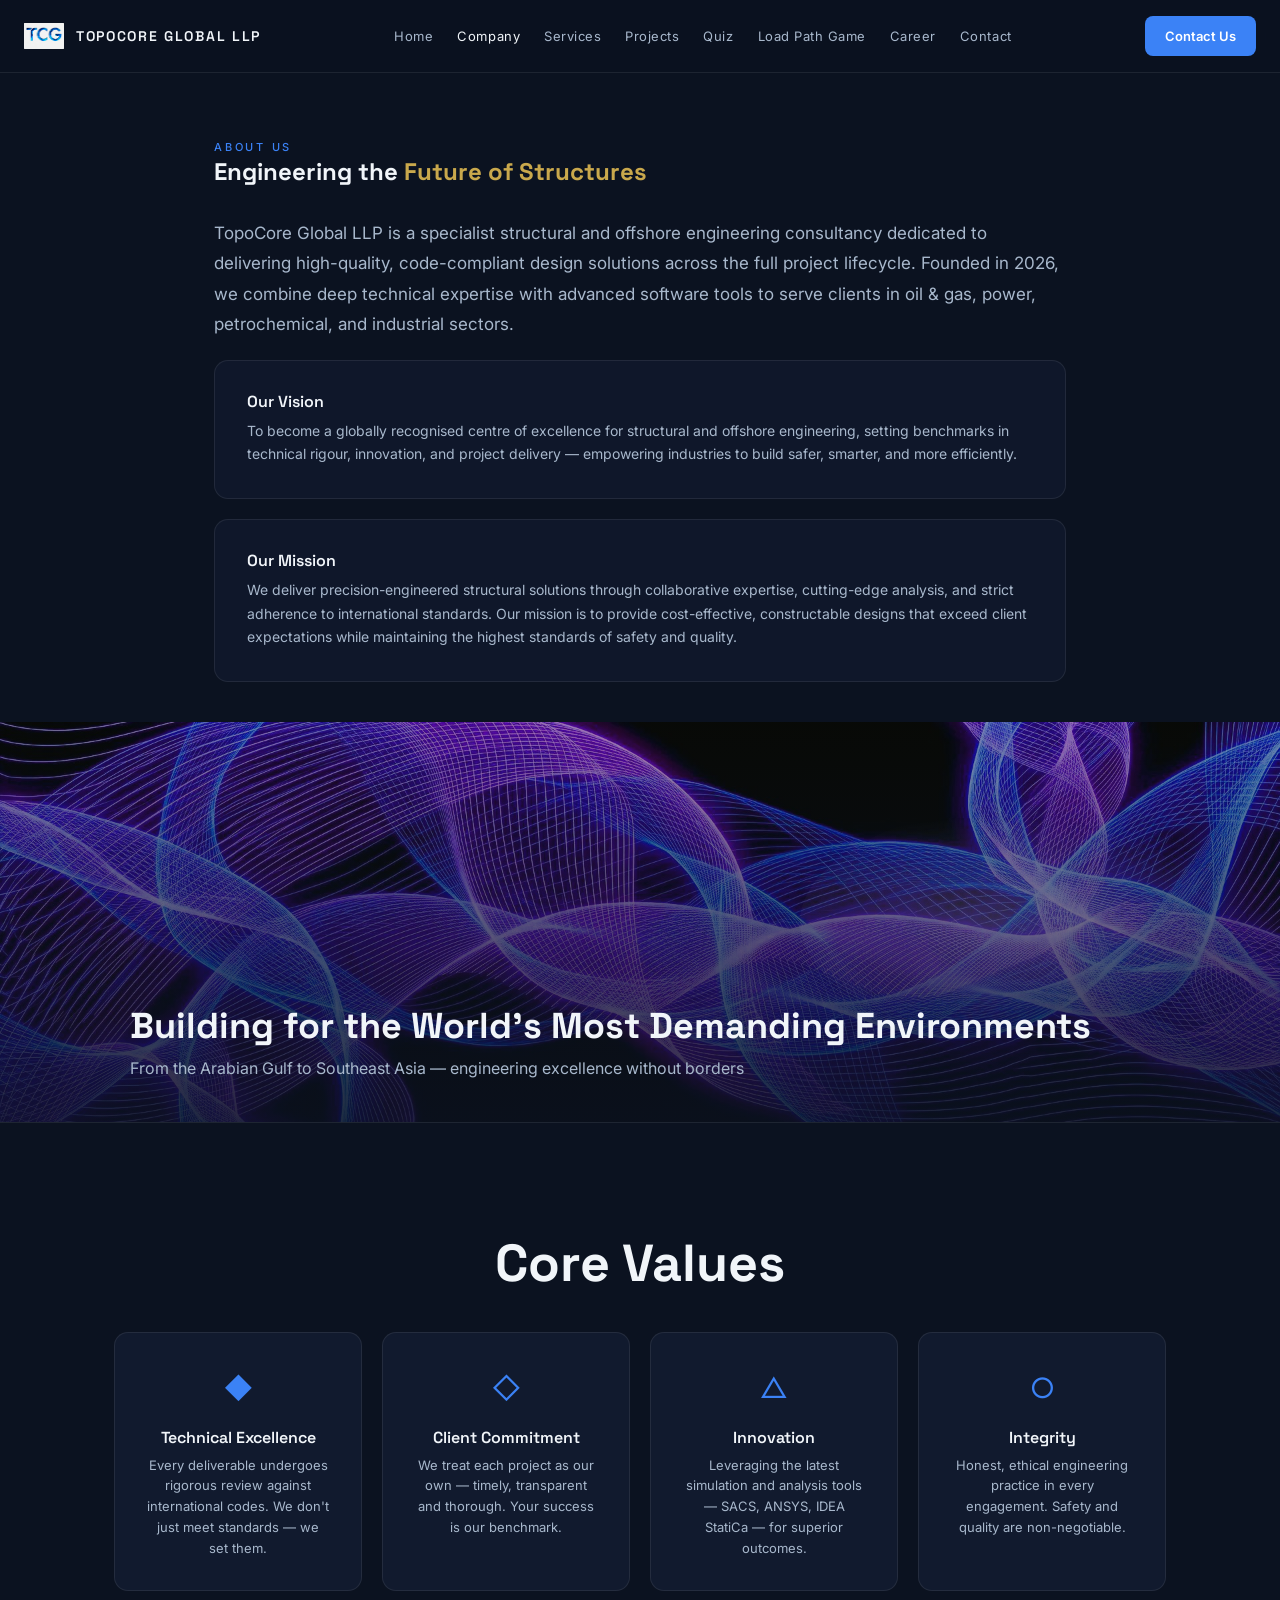
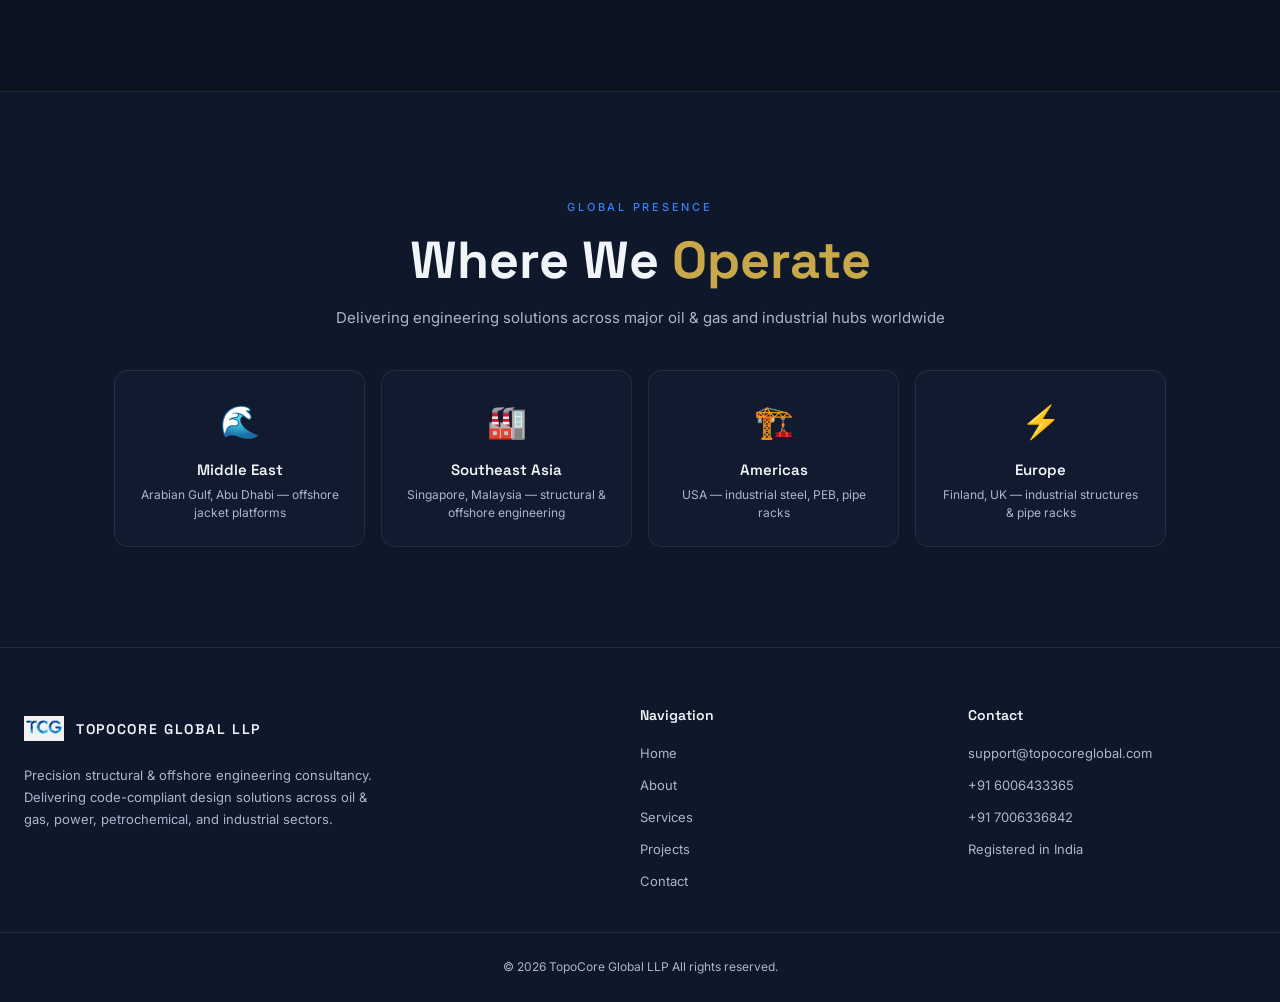
==== commit 7a134886: "Add files via upload" ====
--- a/about.html
+++ b/about.html
@@ -11,12 +11,12 @@
 
 <nav>
   <div class="nav-inner">
-    <a href="index.html" class="logo"><div class="logo-box">TE</div><div><span class="logo-text">TOPOCORE GLOBAL</span><span class="logo-sub">Engineering</span></div></a>
-    <div class="nav-links"><a href="index.html">Home</a><a href="about.html">Company</a><a href="services.html">Services</a><a href="projects.html">Projects</a><a href="quiz.html">Quiz</a><a href="game.html">Load Path Game</a><a href="contact.html">Contact</a></div>
+    <a href="index.html" class="logo"><img src="assets/tcg-logo.png" alt="TCG Logo" style="width:40px;height:40px;object-fit:contain;border-radius:8px;"><div><span class="logo-text">TOPOCORE GLOBAL LLP</span></div></a>
+    <div class="nav-links"><a href="index.html">Home</a><a href="about.html">Company</a><a href="services.html">Services</a><a href="projects.html">Projects</a><a href="quiz.html">Quiz</a><a href="game.html">Load Path Game</a><a href="career.html">Career</a><a href="contact.html">Contact</a></div>
     <a href="contact.html" class="nav-cta">Contact Us</a>
     <button class="hamburger" id="hamburger" aria-label="Menu"><span></span><span></span><span></span></button>
   </div>
-  <div class="mobile-menu" id="mobile-menu"><a href="index.html">Home</a><a href="about.html">Company</a><a href="services.html">Services</a><a href="projects.html">Projects</a><a href="quiz.html">Design Quiz</a><a href="game.html">Load Path Game</a><a href="contact.html">Contact</a></div>
+  <div class="mobile-menu" id="mobile-menu"><a href="index.html">Home</a><a href="about.html">Company</a><a href="services.html">Services</a><a href="projects.html">Projects</a><a href="quiz.html">Design Quiz</a><a href="game.html">Load Path Game</a><a href="career.html">Career</a><a href="contact.html">Contact</a></div>
 </nav>
 
 <section class="page-hero">
@@ -27,7 +27,7 @@
     </div>
     <div class="fade-up" style="transition-delay:0.2s">
       <p style="margin-top:32px;color:var(--muted);font-size:17px;line-height:1.8">
-        TopoCore Global llc is a specialist structural and offshore engineering consultancy dedicated to delivering high-quality, code-compliant design solutions across the full project lifecycle. Founded in 2024, we combine deep technical expertise with advanced software tools to serve clients in oil & gas, power, petrochemical, and industrial sectors.
+        TopoCore Global LLP is a specialist structural and offshore engineering consultancy dedicated to delivering high-quality, code-compliant design solutions across the full project lifecycle. Founded in 2026, we combine deep technical expertise with advanced software tools to serve clients in oil & gas, power, petrochemical, and industrial sectors.
       </p>
     </div>
     <div class="info-box fade-up" style="transition-delay:0.3s">
@@ -84,38 +84,13 @@
   </div>
 </section>
 
-<hr class="divider">
-
-<section class="section">
-  <div class="container">
-    <div class="fade-up" style="text-align:center">
-      <span class="section-tag">Leadership</span>
-      <h2 class="section-title">Our Founders</h2>
-    </div>
-    <div class="founders-grid">
-      <div class="founder-card fade-up" style="transition-delay:0.1s">
-        <div class="founder-icon">AH</div>
-        <h3 class="founder-name">Ashiq Hussain Bin Mushtaq</h3>
-        <p class="founder-role">Co-Founder & Director</p>
-        <p class="founder-bio">Structural & offshore engineering specialist with expertise in SACS, ANSYS, and API/DNV code-compliant design. IIT Madras alumnus with deep experience in jacket platform analysis across the Middle East and Southeast Asia.</p>
-      </div>
-      <div class="founder-card fade-up" style="transition-delay:0.2s">
-        <div class="founder-icon">AG</div>
-        <h3 class="founder-name">Altaf Ahmad Ganaie</h3>
-        <p class="founder-role">Co-Founder & Director</p>
-        <p class="founder-bio">Expert in Electronics and Communication Engineering with strong experience in Business Development.</p>
-      </div>
-    </div>
-  </div>
-</section>
-
 <footer>
   <div class="footer-grid">
-    <div class="footer-brand"><div class="logo"><div class="logo-box">TE</div><div><span class="logo-text">TOPOCORE GLOBAL</span><span class="logo-sub">Pvt Ltd</span></div></div><p>Precision structural & offshore engineering consultancy. Delivering code-compliant design solutions across oil & gas, power, petrochemical, and industrial sectors.</p></div>
+    <div class="footer-brand"><div class="logo"><img src="assets/tcg-logo.png" alt="TCG Logo" style="width:40px;height:40px;object-fit:contain;border-radius:8px;"><div><span class="logo-text">TOPOCORE GLOBAL LLP</span></div></div><p>Precision structural & offshore engineering consultancy. Delivering code-compliant design solutions across oil & gas, power, petrochemical, and industrial sectors.</p></div>
     <div class="footer-col"><h4>Navigation</h4><a href="index.html">Home</a><a href="about.html">About</a><a href="services.html">Services</a><a href="projects.html">Projects</a><a href="contact.html">Contact</a></div>
     <div class="footer-col"><h4>Contact</h4><span>support@topocoreglobal.com</span><span>+91 6006433365</span><span>+91 7006336842</span><span>Registered in India</span></div>
   </div>
-  <div class="footer-bottom">© 2026 TopoCore Global llc All rights reserved.</div>
+  <div class="footer-bottom">© 2026 TopoCore Global LLP All rights reserved.</div>
 </footer>
 <script src="assets/main.js"></script>
 </body>
--- a/assets/style.css
+++ b/assets/style.css
@@ -2,10 +2,10 @@
 
 *,*::before,*::after{box-sizing:border-box;margin:0;padding:0}
 :root{
-  --bg:#0e1612;--bg2:#111a15;--bg3:#162019;
-  --card:#131e16;--border:rgba(255,255,255,0.08);--border2:rgba(255,255,255,0.15);
-  --primary:#3ecf6e;--primary2:#2db85a;--gold:#c9a84c;
-  --fg:#e8ede9;--muted:#7a9282;--surf:#b0c4b8;
+  --bg:#0b1220;--bg2:#0f172a;--bg3:#152033;
+  --card:#111a2e;--border:rgba(255,255,255,0.08);--border2:rgba(255,255,255,0.15);
+  --primary:#3b82f6;--primary2:#2563eb;--gold:#c9a84c;
+  --fg:#f1f5f9;--muted:#a8b8cc;--surf:#cbd5e1;
   --nav-height:72px;
 }
 html{scroll-behavior:smooth}
@@ -15,23 +15,23 @@
 img{max-width:100%;display:block}
 
 /* NAV */
-nav{position:fixed;top:0;left:0;right:0;z-index:100;background:rgba(14,22,18,0.85);backdrop-filter:blur(20px);border-bottom:1px solid var(--border)}
+nav{position:fixed;top:0;left:0;right:0;z-index:100;background:rgba(11,18,32,0.85);backdrop-filter:blur(20px);border-bottom:1px solid var(--border)}
 .nav-inner{max-width:1280px;margin:0 auto;padding:0 24px;height:var(--nav-height);display:flex;align-items:center;justify-content:space-between}
 .logo{display:flex;align-items:center;gap:12px}
-.logo-box{width:40px;height:40px;border-radius:8px;background:var(--primary);display:flex;align-items:center;justify-content:center;font-family:'Space Grotesk',sans-serif;font-weight:700;font-size:16px;color:#0e1612}
+.logo-box{width:40px;height:40px;border-radius:8px;background:var(--primary);display:flex;align-items:center;justify-content:center;font-family:'Space Grotesk',sans-serif;font-weight:700;font-size:16px;color:#ffffff}
 .logo-text{font-family:'Space Grotesk',sans-serif;font-weight:600;font-size:14px;letter-spacing:0.12em;color:var(--fg)}
 .logo-sub{display:block;font-size:9px;letter-spacing:0.22em;text-transform:uppercase;color:var(--muted)}
 .nav-links{display:flex;gap:24px;align-items:center}
 .nav-links a{font-size:13px;letter-spacing:0.04em;color:var(--muted);transition:color 0.2s}
 .nav-links a:hover,.nav-links a.active{color:var(--fg)}
-.nav-cta{height:40px;padding:0 20px;border-radius:8px;background:var(--primary);color:#0e1612;font-weight:600;font-size:13px;display:inline-flex;align-items:center;transition:opacity 0.2s;white-space:nowrap}
+.nav-cta{height:40px;padding:0 20px;border-radius:8px;background:var(--primary);color:#ffffff;font-weight:600;font-size:13px;display:inline-flex;align-items:center;transition:opacity 0.2s;white-space:nowrap}
 .nav-cta:hover{opacity:0.85}
 .hamburger{display:none;flex-direction:column;gap:5px;padding:8px;cursor:pointer;background:none;border:none}
 .hamburger span{display:block;width:24px;height:2px;background:var(--fg);transition:all 0.3s;border-radius:2px}
 .hamburger.active span:nth-child(1){transform:rotate(45deg) translate(5px,5px)}
 .hamburger.active span:nth-child(2){opacity:0}
 .hamburger.active span:nth-child(3){transform:rotate(-45deg) translate(5px,-5px)}
-.mobile-menu{display:none;background:rgba(14,22,18,0.97);border-top:1px solid var(--border);padding:20px 24px;flex-direction:column;gap:16px;position:fixed;top:var(--nav-height);left:0;right:0;z-index:99}
+.mobile-menu{display:none;background:rgba(11,18,32,0.97);border-top:1px solid var(--border);padding:20px 24px;flex-direction:column;gap:16px;position:fixed;top:var(--nav-height);left:0;right:0;z-index:99}
 .mobile-menu a{font-size:15px;color:var(--muted);padding:8px 0;border-bottom:1px solid var(--border);transition:color 0.2s}
 .mobile-menu a:last-child{border-bottom:none}
 .mobile-menu a:hover{color:var(--primary)}
@@ -39,11 +39,11 @@
 
 /* ========== HERO — FIXED FOR ALL RESOLUTIONS ========== */
 .hero{position:relative;min-height:100vh;min-height:100dvh;display:flex;align-items:center;padding-top:calc(var(--nav-height) + 40px);padding-bottom:80px;overflow:hidden}
-.hero-bg{position:absolute;inset:0;background:linear-gradient(135deg,#0a1a10 0%,#0e1f15 50%,#091510 100%)}
+.hero-bg{position:absolute;inset:0;background:linear-gradient(135deg,#0a1226 0%,#0f1a33 50%,#070d1c 100%)}
 .hero-bg-image{position:absolute;inset:0;background:url('hero-offshore.jpg') center/cover no-repeat;opacity:0.25;animation:heroZoom 30s ease-in-out infinite alternate}
 @keyframes heroZoom{0%{transform:scale(1)}100%{transform:scale(1.1)}}
 .hero-pattern{position:absolute;inset:0;opacity:0.03;background-image:repeating-linear-gradient(0deg,transparent,transparent 60px,rgba(255,255,255,0.5) 60px,rgba(255,255,255,0.5) 61px),repeating-linear-gradient(90deg,transparent,transparent 60px,rgba(255,255,255,0.5) 60px,rgba(255,255,255,0.5) 61px)}
-.hero-glow{position:absolute;top:20%;left:10%;width:600px;height:600px;background:radial-gradient(circle,rgba(62,207,110,0.08) 0%,transparent 70%);pointer-events:none;animation:glowPulse 6s ease-in-out infinite alternate}
+.hero-glow{position:absolute;top:20%;left:10%;width:600px;height:600px;background:radial-gradient(circle,rgba(59,130,246,0.08) 0%,transparent 70%);pointer-events:none;animation:glowPulse 6s ease-in-out infinite alternate}
 .hero-glow-2{position:absolute;bottom:10%;right:5%;width:500px;height:500px;background:radial-gradient(circle,rgba(201,168,76,0.06) 0%,transparent 70%);pointer-events:none;animation:glowPulse 8s ease-in-out infinite alternate-reverse}
 @keyframes glowPulse{0%{opacity:0.5;transform:scale(1)}100%{opacity:1;transform:scale(1.2)}}
 #particles-canvas{position:absolute;inset:0;z-index:1;pointer-events:none}
@@ -52,10 +52,10 @@
 .hero h1 .accent{color:var(--primary);background:linear-gradient(135deg,var(--primary),var(--gold));-webkit-background-clip:text;-webkit-text-fill-color:transparent;background-clip:text}
 .hero-sub{color:var(--muted);font-size:clamp(14px,2.5vw,18px);margin-top:24px;max-width:600px;line-height:1.7}
 .hero-btns{display:flex;gap:16px;margin-top:40px;flex-wrap:wrap}
-.btn-primary{height:56px;padding:0 32px;border-radius:10px;background:var(--primary);color:#0e1612;font-weight:700;font-size:14px;letter-spacing:0.03em;display:inline-flex;align-items:center;justify-content:center;transition:all 0.3s;position:relative;overflow:hidden;border:none;cursor:pointer;text-decoration:none}
+.btn-primary{height:56px;padding:0 32px;border-radius:10px;background:var(--primary);color:#ffffff;font-weight:700;font-size:14px;letter-spacing:0.03em;display:inline-flex;align-items:center;justify-content:center;transition:all 0.3s;position:relative;overflow:hidden;border:none;cursor:pointer;text-decoration:none}
 .btn-primary::after{content:'';position:absolute;inset:0;background:linear-gradient(90deg,transparent,rgba(255,255,255,0.2),transparent);transform:translateX(-100%);transition:transform 0.6s}
 .btn-primary:hover::after{transform:translateX(100%)}
-.btn-primary:hover{box-shadow:0 0 30px rgba(62,207,110,0.3)}
+.btn-primary:hover{box-shadow:0 0 30px rgba(59,130,246,0.3)}
 .btn-outline{height:56px;padding:0 32px;border-radius:10px;border:1px solid var(--border2);color:var(--fg);font-weight:600;font-size:14px;display:inline-flex;align-items:center;justify-content:center;gap:8px;transition:all 0.3s;background:transparent;text-decoration:none}
 .btn-outline:hover{background:rgba(255,255,255,0.05);border-color:var(--primary)}
 .scroll-indicator{position:absolute;bottom:40px;left:50%;transform:translateX(-50%);z-index:2;display:flex;flex-direction:column;align-items:center;gap:8px}
@@ -64,7 +64,7 @@
 @keyframes scrollBounce{0%,100%{transform:translateY(0);opacity:1}50%{transform:translateY(8px);opacity:0.3}}
 
 /* HERO BADGE */
-.hero-badge{display:inline-flex;align-items:center;gap:8px;padding:8px 16px;border-radius:100px;background:rgba(62,207,110,0.1);border:1px solid rgba(62,207,110,0.2);margin-bottom:24px;font-size:12px;color:var(--primary);letter-spacing:0.1em;text-transform:uppercase;font-weight:500}
+.hero-badge{display:inline-flex;align-items:center;gap:8px;padding:8px 16px;border-radius:100px;background:rgba(59,130,246,0.1);border:1px solid rgba(59,130,246,0.2);margin-bottom:24px;font-size:12px;color:var(--primary);letter-spacing:0.1em;text-transform:uppercase;font-weight:500}
 .hero-badge .pulse{width:8px;height:8px;border-radius:50%;background:var(--primary);animation:badgePulse 2s infinite}
 @keyframes badgePulse{0%,100%{opacity:1;transform:scale(1)}50%{opacity:0.5;transform:scale(1.3)}}
 
@@ -75,7 +75,7 @@
 
 /* STATS */
 .stats{padding:80px 0;border-top:1px solid var(--border);border-bottom:1px solid var(--border);position:relative}
-.stats::before{content:'';position:absolute;inset:0;background:linear-gradient(90deg,transparent,rgba(62,207,110,0.03),transparent);pointer-events:none}
+.stats::before{content:'';position:absolute;inset:0;background:linear-gradient(90deg,transparent,rgba(59,130,246,0.03),transparent);pointer-events:none}
 .stats-grid{max-width:1280px;margin:0 auto;padding:0 24px;display:grid;grid-template-columns:repeat(4,1fr);gap:32px}
 .stat-item{text-align:center;position:relative}
 .stat-item::after{content:'';position:absolute;right:0;top:20%;height:60%;width:1px;background:var(--border)}
@@ -96,19 +96,19 @@
 
 /* CARDS */
 .card{background:var(--card);border:1px solid var(--border);border-radius:14px;overflow:hidden;transition:border-color 0.3s}
-.card:hover{border-color:rgba(62,207,110,0.3)}
+.card:hover{border-color:rgba(59,130,246,0.3)}
 .card-body{padding:24px}
 
 /* SERVICE GRID */
 .services-grid{display:grid;grid-template-columns:repeat(2,1fr);gap:20px;margin-top:56px}
 .service-card{position:relative;border-radius:14px;overflow:hidden;border:1px solid var(--border);transition:all 0.4s;background:var(--card)}
-.service-card:hover{border-color:rgba(62,207,110,0.35);transform:translateY(-4px);box-shadow:0 20px 60px rgba(0,0,0,0.3)}
+.service-card:hover{border-color:rgba(59,130,246,0.35);transform:translateY(-4px);box-shadow:0 20px 60px rgba(0,0,0,0.3)}
 .service-img{aspect-ratio:16/9;overflow:hidden}
 .service-img img{width:100%;height:100%;object-fit:cover;transition:transform 0.6s}
 .service-card:hover .service-img img{transform:scale(1.05)}
-.service-overlay{position:absolute;inset:0;background:linear-gradient(0deg,rgba(14,22,18,0.97) 0%,rgba(14,22,18,0.35) 50%,transparent 70%);pointer-events:none}
+.service-overlay{position:absolute;inset:0;background:linear-gradient(0deg,rgba(11,18,32,0.97) 0%,rgba(14,22,18,0.35) 50%,transparent 70%);pointer-events:none}
 .service-info{position:absolute;bottom:0;left:0;right:0;padding:24px}
-.service-code{color:rgba(62,207,110,0.7);font-size:10px;letter-spacing:0.2em;text-transform:uppercase}
+.service-code{color:rgba(59,130,246,0.7);font-size:10px;letter-spacing:0.2em;text-transform:uppercase}
 .service-name{font-family:'Space Grotesk',sans-serif;font-size:18px;font-weight:600;color:var(--fg);margin-top:4px}
 .service-desc{color:var(--muted);font-size:13px;margin-top:6px;line-height:1.5}
 
@@ -123,7 +123,7 @@
 .procedure-content h3{font-family:'Space Grotesk',sans-serif;font-size:20px;font-weight:600;color:var(--fg)}
 .procedure-content p{color:var(--muted);font-size:14px;margin-top:12px;line-height:1.7}
 .proc-tags{display:flex;gap:8px;flex-wrap:wrap;margin-top:16px}
-.proc-tag{padding:4px 12px;border-radius:6px;background:rgba(62,207,110,0.1);color:var(--primary);font-size:11px;letter-spacing:0.08em}
+.proc-tag{padding:4px 12px;border-radius:6px;background:rgba(59,130,246,0.1);color:var(--primary);font-size:11px;letter-spacing:0.08em}
 .procedure-image{flex:1;max-width:45%;border-radius:14px;overflow:hidden;border:1px solid var(--border)}
 .procedure-image img{width:100%;height:100%;object-fit:cover}
 
@@ -133,7 +133,7 @@
 /* IMAGE BANNER */
 .img-banner{position:relative;height:400px;overflow:hidden}
 .img-banner img{width:100%;height:100%;object-fit:cover}
-.img-banner-overlay{position:absolute;inset:0;background:linear-gradient(0deg,rgba(14,22,18,0.85),rgba(14,22,18,0.3))}
+.img-banner-overlay{position:absolute;inset:0;background:linear-gradient(0deg,rgba(11,18,32,0.85),rgba(14,22,18,0.3))}
 .img-banner-text{position:absolute;bottom:0;left:0;right:0;padding:40px;max-width:1100px;margin:0 auto;z-index:3}
 .img-banner-text h2{font-family:'Space Grotesk',sans-serif;font-size:clamp(24px,4vw,36px);font-weight:700;color:var(--fg)}
 .img-banner-text p{color:var(--muted);font-size:16px;margin-top:8px}
@@ -141,7 +141,7 @@
 /* VALUES */
 .values-grid{display:grid;grid-template-columns:repeat(4,1fr);gap:20px;margin-top:40px}
 .value-card{padding:32px;border-radius:14px;background:var(--card);border:1px solid var(--border);transition:all 0.4s;text-align:center}
-.value-card:hover{border-color:rgba(62,207,110,0.3);transform:translateY(-4px)}
+.value-card:hover{border-color:rgba(59,130,246,0.3);transform:translateY(-4px)}
 .value-icon{font-size:28px;color:var(--primary);margin-bottom:16px}
 .value-title{font-family:'Space Grotesk',sans-serif;font-size:16px;font-weight:600;color:var(--fg);margin-top:12px}
 .value-desc{color:var(--muted);font-size:13px;margin-top:8px;line-height:1.6}
@@ -150,7 +150,7 @@
 .founders-grid{display:grid;grid-template-columns:repeat(2,1fr);gap:24px;margin-top:40px}
 .founder-card{padding:32px;border-radius:14px;background:var(--card);border:1px solid var(--border);transition:all 0.3s;text-align:center}
 .founder-card:hover{border-color:rgba(201,168,76,0.3);transform:translateY(-4px)}
-.founder-icon{width:64px;height:64px;border-radius:50%;background:linear-gradient(135deg,var(--primary),var(--gold));display:flex;align-items:center;justify-content:center;margin:0 auto 16px;font-family:'Space Grotesk',sans-serif;font-size:24px;font-weight:700;color:#0e1612}
+.founder-icon{width:64px;height:64px;border-radius:50%;background:linear-gradient(135deg,var(--primary),var(--gold));display:flex;align-items:center;justify-content:center;margin:0 auto 16px;font-family:'Space Grotesk',sans-serif;font-size:24px;font-weight:700;color:#ffffff}
 .founder-name{font-family:'Space Grotesk',sans-serif;font-size:18px;font-weight:600;color:var(--fg)}
 .founder-role{color:var(--primary);font-size:13px;margin-top:4px;letter-spacing:0.05em}
 .founder-bio{color:var(--muted);font-size:14px;margin-top:12px;line-height:1.7}
@@ -158,37 +158,37 @@
 /* FLOW GRID */
 .flow-grid{display:grid;grid-template-columns:repeat(4,1fr);gap:16px}
 .flow-card{padding:24px;border-radius:14px;background:var(--card);border:1px solid var(--border);text-align:center;transition:all 0.3s}
-.flow-card:hover{border-color:rgba(62,207,110,0.3);transform:translateY(-4px)}
+.flow-card:hover{border-color:rgba(59,130,246,0.3);transform:translateY(-4px)}
 .flow-icon{font-size:32px;margin-bottom:12px}
 .flow-card h4{font-family:'Space Grotesk',sans-serif;font-size:15px;font-weight:600;color:var(--fg)}
 .flow-card p{color:var(--muted);font-size:12px;margin-top:8px;line-height:1.5}
 
 /* INFO BOX */
-.info-box{padding:32px;border-radius:14px;background:rgba(22,32,25,0.8);border:1px solid var(--border);margin-top:20px;transition:border-color 0.3s}
+.info-box{padding:32px;border-radius:14px;background:rgba(17,26,46,0.8);border:1px solid var(--border);margin-top:20px;transition:border-color 0.3s}
 .info-box:hover{border-color:rgba(201,168,76,0.3)}
 .info-box h3{font-family:'Space Grotesk',sans-serif;font-size:16px;font-weight:600;color:var(--fg)}
 .info-box p{color:var(--muted);font-size:14px;margin-top:8px;line-height:1.7}
 
 /* SERVICE DETAIL */
 .service-detail{padding:32px;border-radius:14px;background:var(--card);border:1px solid var(--border);margin-bottom:20px;transition:all 0.3s}
-.service-detail:hover{border-color:rgba(62,207,110,0.2);transform:translateX(8px)}
-.service-num{color:rgba(62,207,110,0.3);font-family:'Space Grotesk',sans-serif;font-size:42px;font-weight:700;line-height:1;flex-shrink:0}
+.service-detail:hover{border-color:rgba(59,130,246,0.2);transform:translateX(8px)}
+.service-num{color:rgba(59,130,246,0.3);font-family:'Space Grotesk',sans-serif;font-size:42px;font-weight:700;line-height:1;flex-shrink:0}
 .service-detail h3{font-family:'Space Grotesk',sans-serif;font-size:18px;font-weight:600;color:var(--fg)}
 .service-detail .sub{color:var(--muted);font-size:13px;margin-top:2px}
 .service-items{list-style:none;margin-top:16px;display:flex;flex-direction:column;gap:6px}
 .service-items li{color:var(--surf);font-size:13px;display:flex;gap:8px;align-items:flex-start}
 .service-items li::before{content:'●';color:var(--primary);font-size:7px;margin-top:6px;flex-shrink:0}
-.service-codes{color:rgba(62,207,110,0.6);font-size:11px;letter-spacing:0.15em;text-transform:uppercase;margin-top:16px}
+.service-codes{color:rgba(59,130,246,0.6);font-size:11px;letter-spacing:0.15em;text-transform:uppercase;margin-top:16px}
 .service-img-section{display:grid;grid-template-columns:1fr 1fr;gap:24px;margin-top:40px;margin-bottom:40px}
 .service-img-card{border-radius:14px;overflow:hidden;border:1px solid var(--border);position:relative;aspect-ratio:16/10}
 .service-img-card img{width:100%;height:100%;object-fit:cover;transition:transform 0.6s}
 .service-img-card:hover img{transform:scale(1.05)}
-.service-img-label{position:absolute;bottom:0;left:0;right:0;padding:16px;background:linear-gradient(0deg,rgba(14,22,18,0.95),transparent);z-index:3}
+.service-img-label{position:absolute;bottom:0;left:0;right:0;padding:16px;background:linear-gradient(0deg,rgba(11,18,32,0.95),transparent);z-index:3}
 .service-img-label span{font-family:'Space Grotesk',sans-serif;font-size:14px;font-weight:600;color:var(--fg)}
 
 .offshore-grid{display:grid;grid-template-columns:repeat(4,1fr);gap:16px;margin-top:40px}
-.offshore-phase{padding:20px;border-radius:12px;background:rgba(22,32,25,0.8);border:1px solid var(--border);transition:all 0.4s;cursor:pointer}
-.offshore-phase:hover{border-color:rgba(62,207,110,0.3);transform:translateY(-4px)}
+.offshore-phase{padding:20px;border-radius:12px;background:rgba(17,26,46,0.8);border:1px solid var(--border);transition:all 0.4s;cursor:pointer}
+.offshore-phase:hover{border-color:rgba(59,130,246,0.3);transform:translateY(-4px)}
 .offshore-phase h4{font-family:'Space Grotesk',sans-serif;font-size:14px;font-weight:600;color:var(--fg);transition:color 0.2s}
 .offshore-phase:hover h4{color:var(--primary)}
 .offshore-phase p{color:var(--muted);font-size:12px;margin-top:8px;line-height:1.5}
@@ -196,7 +196,7 @@
 /* PROJECTS */
 .projects-grid{display:grid;grid-template-columns:repeat(3,1fr);gap:20px;margin-top:40px}
 .project-card{border-radius:14px;overflow:hidden;background:var(--card);border:1px solid var(--border);transition:all 0.4s}
-.project-card:hover{border-color:rgba(62,207,110,0.3);transform:translateY(-4px);box-shadow:0 16px 40px rgba(0,0,0,0.2)}
+.project-card:hover{border-color:rgba(59,130,246,0.3);transform:translateY(-4px);box-shadow:0 16px 40px rgba(0,0,0,0.2)}
 .project-card .img-wrap{aspect-ratio:16/9;overflow:hidden;position:relative}
 .project-card .img-wrap img{width:100%;height:100%;object-fit:cover;transition:transform 0.6s}
 .project-card:hover .img-wrap img{transform:scale(1.05)}
@@ -207,7 +207,7 @@
 .project-desc{color:var(--surf);font-size:13px;margin-top:10px;line-height:1.6}
 .onshore-list{display:grid;grid-template-columns:repeat(2,1fr);gap:16px;margin-top:40px}
 .onshore-card{display:flex;gap:16px;padding:20px;border-radius:14px;background:var(--card);border:1px solid var(--border);transition:all 0.3s}
-.onshore-card:hover{border-color:rgba(62,207,110,0.2);transform:translateX(6px)}
+.onshore-card:hover{border-color:rgba(59,130,246,0.2);transform:translateX(6px)}
 .onshore-thumb{width:88px;height:88px;flex-shrink:0;border-radius:10px;overflow:hidden}
 .onshore-thumb img{width:100%;height:100%;object-fit:cover}
 .onshore-code{color:var(--primary);font-size:10px;letter-spacing:0.15em;text-transform:uppercase}
@@ -219,12 +219,12 @@
 .contact-grid{display:grid;grid-template-columns:1fr 1fr;gap:32px;margin-top:56px}
 .contact-cards{display:flex;flex-direction:column;gap:16px}
 .contact-card{padding:24px;border-radius:14px;background:var(--card);border:1px solid var(--border);transition:all 0.3s}
-.contact-card:hover{border-color:rgba(62,207,110,0.2);transform:translateY(-2px)}
+.contact-card:hover{border-color:rgba(59,130,246,0.2);transform:translateY(-2px)}
 .contact-card h3{font-family:'Space Grotesk',sans-serif;font-size:15px;font-weight:600;color:var(--fg)}
 .contact-card a,.contact-card p{color:var(--surf);font-size:14px;margin-top:6px;display:block}
 .contact-card a{color:var(--primary)}
 .contact-card a:hover{text-decoration:underline}
-.form-box{padding:32px;border-radius:14px;background:rgba(22,32,25,0.8);border:1px solid var(--border)}
+.form-box{padding:32px;border-radius:14px;background:rgba(17,26,46,0.8);border:1px solid var(--border)}
 .form-box h3{font-family:'Space Grotesk',sans-serif;font-size:20px;font-weight:600;color:var(--fg);margin-bottom:24px}
 .form-group{margin-bottom:16px}
 .form-group label{display:block;font-size:13px;color:var(--muted);margin-bottom:6px}
@@ -232,8 +232,8 @@
 .form-group input:focus,.form-group textarea:focus,.form-group select:focus{border-color:var(--primary)}
 .form-group textarea{resize:vertical;min-height:100px}
 .form-group select option{background:var(--bg);color:var(--fg)}
-.form-submit{width:100%;height:46px;border-radius:8px;background:var(--primary);color:#0e1612;font-weight:600;font-size:14px;border:none;cursor:pointer;transition:all 0.3s;font-family:'Inter',sans-serif}
-.form-submit:hover{opacity:0.85;box-shadow:0 0 20px rgba(62,207,110,0.3)}
+.form-submit{width:100%;height:46px;border-radius:8px;background:var(--primary);color:#ffffff;font-weight:600;font-size:14px;border:none;cursor:pointer;transition:all 0.3s;font-family:'Inter',sans-serif}
+.form-submit:hover{opacity:0.85;box-shadow:0 0 20px rgba(59,130,246,0.3)}
 .form-submit:disabled{opacity:0.5;cursor:not-allowed}
 .why-box{margin-top:40px;padding:32px;border-radius:14px;background:var(--card);border:1px solid var(--border);text-align:center}
 .why-box h3{font-family:'Space Grotesk',sans-serif;font-size:18px;font-weight:600;color:var(--fg)}
@@ -291,19 +291,19 @@
 .quiz-question{font-family:'Space Grotesk',sans-serif;font-size:clamp(20px,3vw,28px);font-weight:600;color:var(--fg);margin-bottom:32px;line-height:1.3}
 .quiz-options{display:flex;flex-direction:column;gap:12px}
 .quiz-option{padding:20px 24px;border-radius:12px;background:var(--card);border:2px solid var(--border);cursor:pointer;transition:all 0.3s;font-size:15px;color:var(--surf);display:flex;align-items:center;gap:16px}
-.quiz-option:hover{border-color:rgba(62,207,110,0.3);background:rgba(62,207,110,0.05)}
-.quiz-option.selected{border-color:var(--primary);background:rgba(62,207,110,0.1);color:var(--fg)}
+.quiz-option:hover{border-color:rgba(59,130,246,0.3);background:rgba(59,130,246,0.05)}
+.quiz-option.selected{border-color:var(--primary);background:rgba(59,130,246,0.1);color:var(--fg)}
 .quiz-option-letter{width:32px;height:32px;border-radius:8px;background:rgba(255,255,255,0.05);display:flex;align-items:center;justify-content:center;font-family:'Space Grotesk',sans-serif;font-weight:600;font-size:13px;color:var(--muted);flex-shrink:0;transition:all 0.3s}
-.quiz-option.selected .quiz-option-letter{background:var(--primary);color:#0e1612}
+.quiz-option.selected .quiz-option-letter{background:var(--primary);color:#ffffff}
 .quiz-nav{display:flex;justify-content:space-between;margin-top:40px;gap:16px}
 .quiz-nav .btn-primary,.quiz-nav .btn-outline{height:48px;padding:0 28px;font-size:14px}
 .quiz-result{padding:40px;border-radius:14px;background:var(--card);border:1px solid var(--border)}
 .quiz-result h2{font-family:'Space Grotesk',sans-serif;font-size:28px;font-weight:700;color:var(--fg);margin-bottom:24px}
-.quiz-score{display:flex;align-items:center;gap:24px;margin-bottom:32px;padding:24px;border-radius:12px;background:rgba(62,207,110,0.08);border:1px solid rgba(62,207,110,0.2)}
+.quiz-score{display:flex;align-items:center;gap:24px;margin-bottom:32px;padding:24px;border-radius:12px;background:rgba(59,130,246,0.08);border:1px solid rgba(59,130,246,0.2)}
 .quiz-score-num{font-family:'Space Grotesk',sans-serif;font-size:48px;font-weight:700;color:var(--primary)}
 .quiz-score-label{color:var(--muted);font-size:14px}
 .quiz-score-label strong{display:block;color:var(--fg);font-size:18px;margin-bottom:4px}
-.quiz-summary-item{padding:20px;border-radius:12px;background:rgba(22,32,25,0.8);border:1px solid var(--border);margin-bottom:12px}
+.quiz-summary-item{padding:20px;border-radius:12px;background:rgba(17,26,46,0.8);border:1px solid var(--border);margin-bottom:12px}
 .quiz-summary-item h4{font-family:'Space Grotesk',sans-serif;font-size:15px;font-weight:600;color:var(--fg);margin-bottom:8px}
 .quiz-summary-item p{color:var(--muted);font-size:13px;line-height:1.6}
 .quiz-summary-item .correct{color:var(--primary)}
@@ -316,19 +316,19 @@
 
 /* ========== GAME STYLES ========== */
 .game-container{max-width:900px;margin:0 auto}
-.game-canvas-wrap{position:relative;border-radius:14px;overflow:hidden;border:2px solid var(--border);background:#0a120e;aspect-ratio:16/10;touch-action:none;-ms-touch-action:none;overflow:hidden}
+.game-canvas-wrap{position:relative;border-radius:14px;overflow:hidden;border:2px solid var(--border);background:#080f1f;aspect-ratio:16/10;touch-action:none;-ms-touch-action:none;overflow:hidden}
 .game-canvas-wrap canvas{width:100%;height:100%;display:block;cursor:crosshair;touch-action:none;-ms-touch-action:none}
 .game-toolbar{display:flex;gap:12px;margin-top:16px;flex-wrap:wrap;align-items:center}
 .game-toolbar button{height:40px;padding:0 20px;border-radius:8px;border:1px solid var(--border);background:var(--card);color:var(--fg);font-size:13px;font-weight:500;cursor:pointer;transition:all 0.3s;font-family:'Inter',sans-serif;display:inline-flex;align-items:center;gap:8px}
-.game-toolbar button:hover{border-color:var(--primary);background:rgba(62,207,110,0.1)}
-.game-toolbar button.active{border-color:var(--primary);background:rgba(62,207,110,0.15);color:var(--primary)}
+.game-toolbar button:hover{border-color:var(--primary);background:rgba(59,130,246,0.1)}
+.game-toolbar button.active{border-color:var(--primary);background:rgba(59,130,246,0.15);color:var(--primary)}
 .game-info{padding:24px;border-radius:14px;background:var(--card);border:1px solid var(--border);margin-top:24px}
 .game-info h3{font-family:'Space Grotesk',sans-serif;font-size:16px;font-weight:600;color:var(--fg);margin-bottom:12px}
 .game-info p{color:var(--muted);font-size:13px;line-height:1.7}
 .game-legend{display:flex;gap:24px;margin-top:16px;flex-wrap:wrap}
 .game-legend-item{display:flex;align-items:center;gap:8px;font-size:12px;color:var(--muted)}
 .game-legend-item span{width:12px;height:12px;border-radius:3px;flex-shrink:0}
-.game-result{margin-top:24px;padding:24px;border-radius:14px;border:2px solid var(--primary);background:rgba(62,207,110,0.05)}
+.game-result{margin-top:24px;padding:24px;border-radius:14px;border:2px solid var(--primary);background:rgba(59,130,246,0.05)}
 .game-result h3{font-family:'Space Grotesk',sans-serif;color:var(--primary);font-size:18px;margin-bottom:8px}
 .game-result p{color:var(--surf);font-size:14px;line-height:1.6}
 
